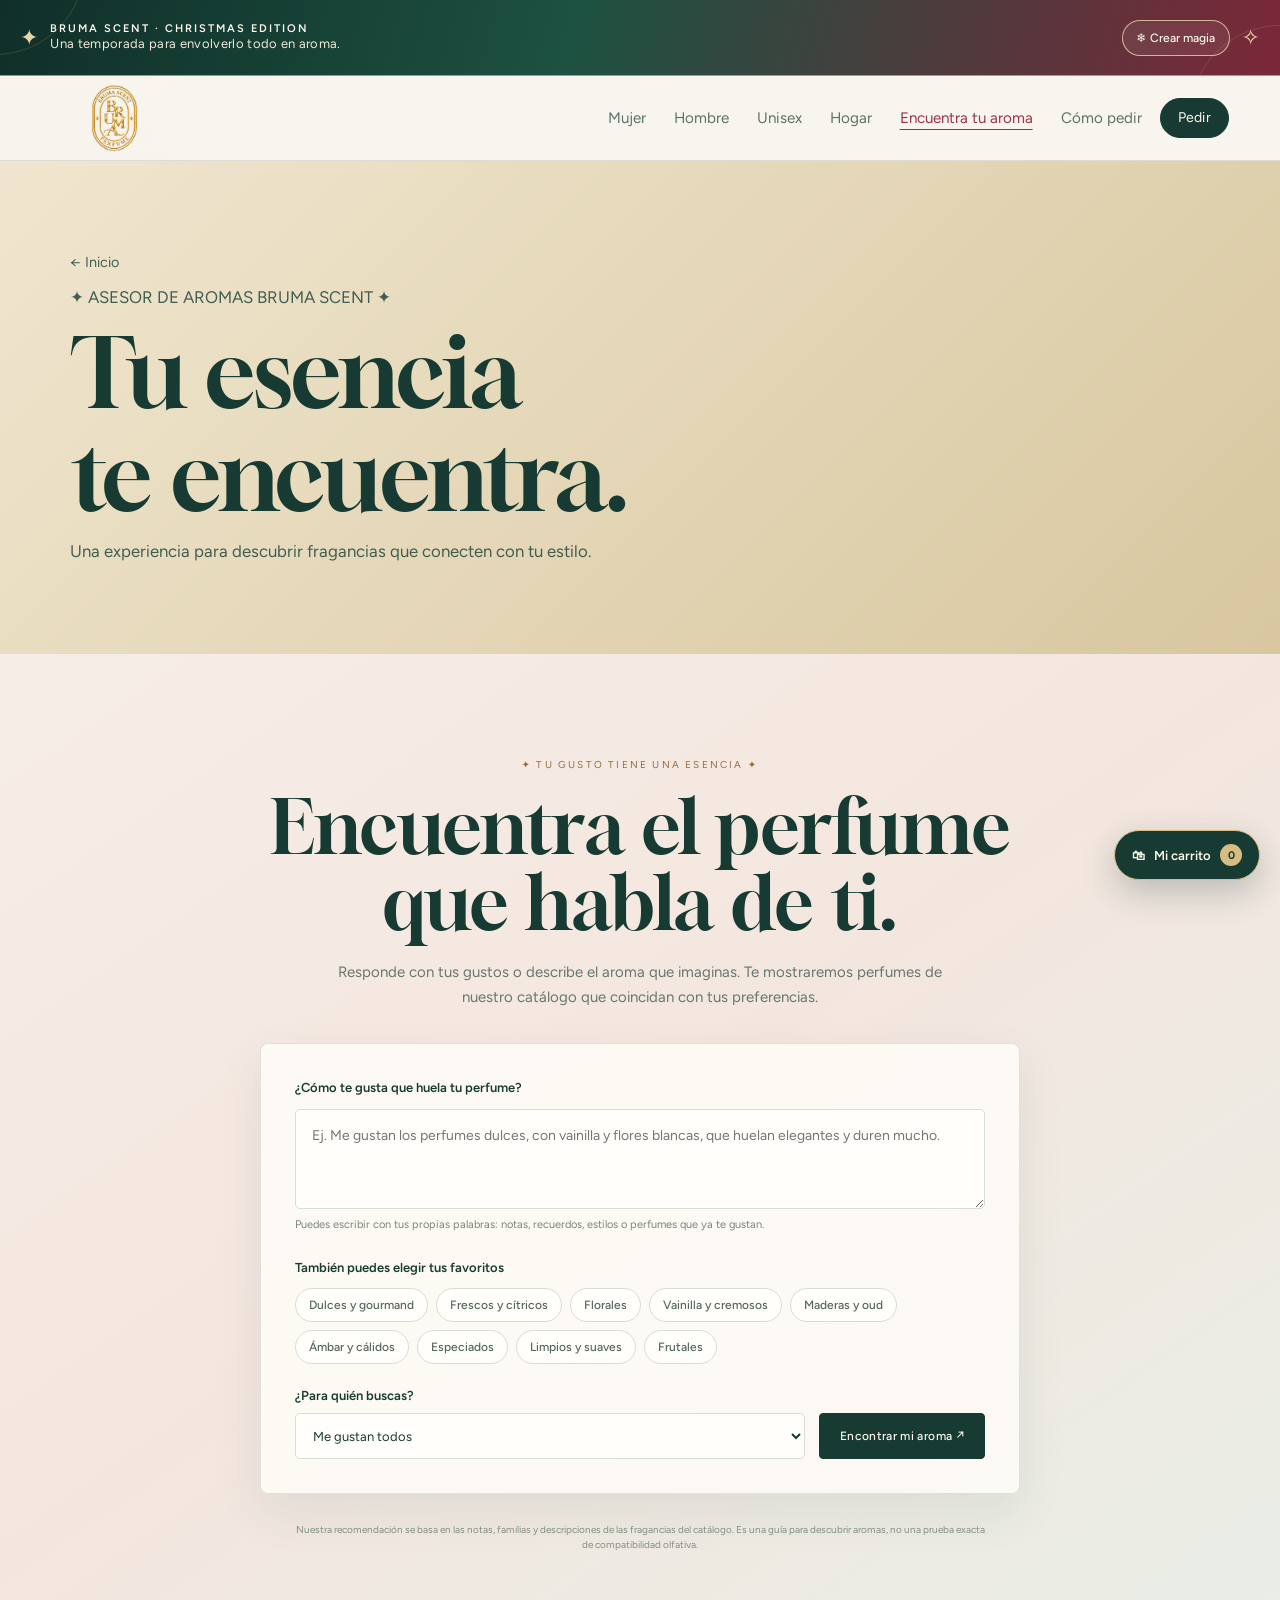
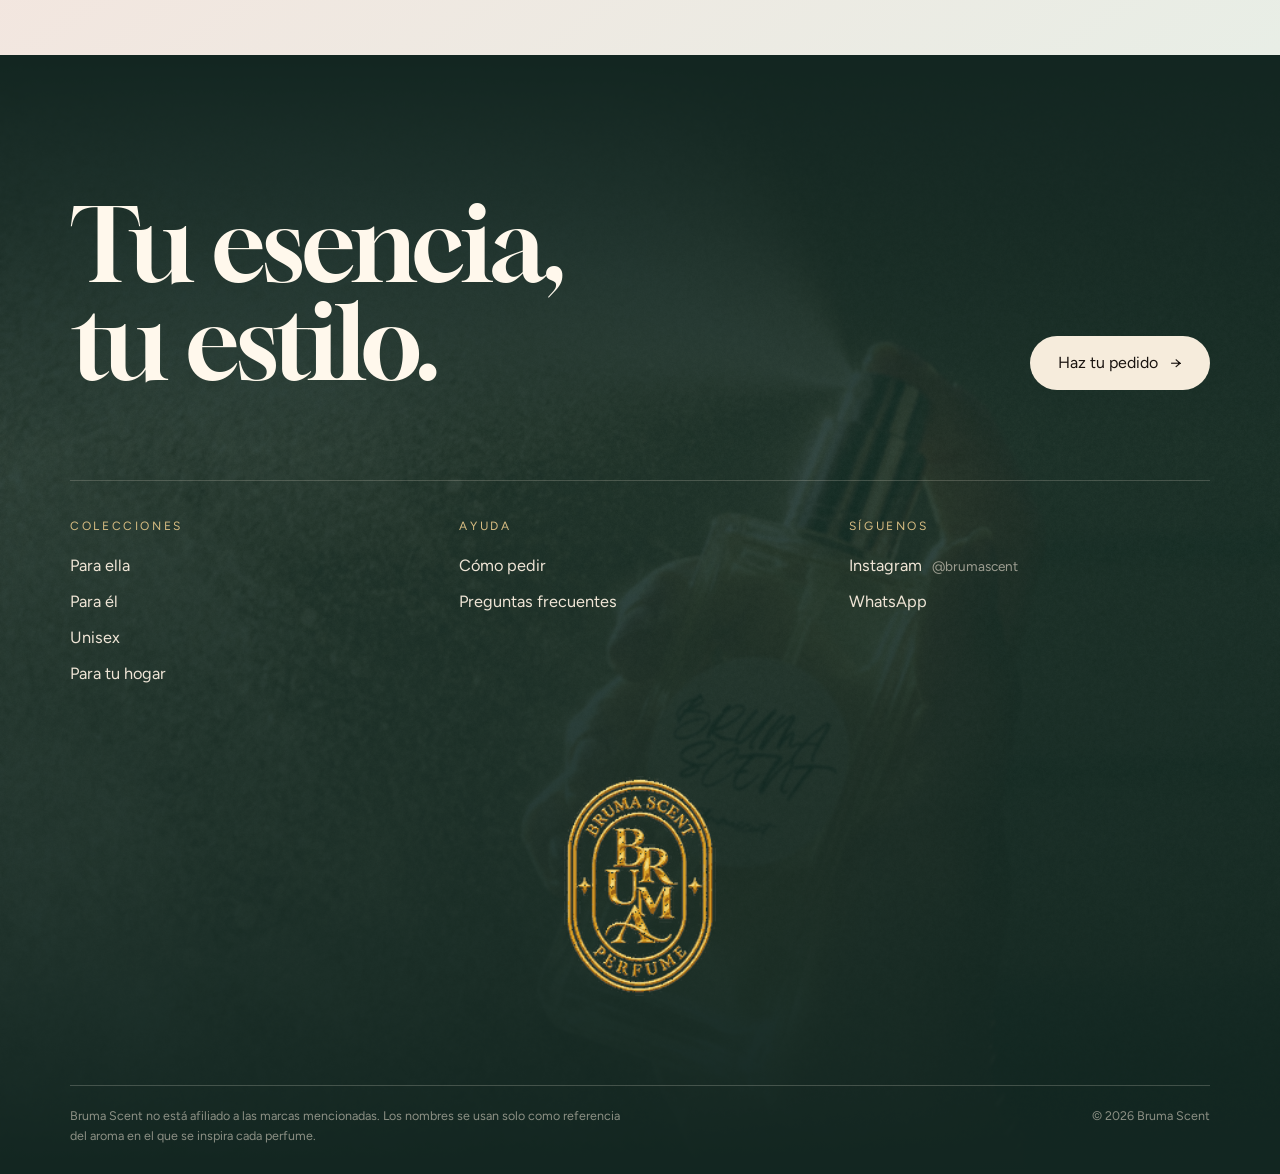
==== aroma-finder.html @ e329176d "Add dedicated Bruma Scent Aroma Finder page" ====
<!doctype html>
<html lang="es">
<head>
<meta charset="utf-8">
<meta name="viewport" content="width=device-width, initial-scale=1, viewport-fit=cover">
<meta name="color-scheme" content="light only">
<title>Aroma Finder · Descubre tu perfume | Bruma Scent</title>
<meta name="description" content="Bruma Scent: dupes de alta calidad inspirados en perfumes de alta gama. Conoce las notas de cada aroma y pide el tuyo por WhatsApp.">
<meta property="og:title" content="Descubre tu próximo perfume con Aroma Finder de Bruma Scent.">
<meta property="og:description" content="Dupes de alta calidad inspirados en perfumes de alta gama.">
<meta property="og:image" content="img/botella.webp">
<link rel="icon" type="image/png" href="img/favicon.png">
<link rel="preconnect" href="https://fonts.googleapis.com">
<link rel="preconnect" href="https://fonts.gstatic.com" crossorigin>
<link rel="stylesheet" href="https://fonts.googleapis.com/css2?family=Gloock&family=Figtree:wght@300;400;500;600&display=swap">
<link rel="stylesheet" href="estilos.css?v=70">
</head>
<body class="pagina-catalogo bruma-aroma-page">
<header class="top"><div class="top-in">
<a href="index.html" class="marca" aria-label="Bruma Scent, inicio"><img src="img/logo.png" alt="Bruma Scent" class="logo" width="190" height="108"></a>
<nav class="nav" aria-label="Secciones">
<a href="mujer.html">Mujer</a><a href="hombre.html">Hombre</a><a href="unisex.html">Unisex</a><a href="hogar.html">Hogar</a><a href="aroma-finder.html" aria-current="page">Encuentra tu aroma</a><a href="index.html#como-pedir">Cómo pedir</a>
</nav><a class="btn btn-sm js-contacto" href="#contacto">Pedir</a></div></header>
<main><section class="cat-portada cat-portada-unisex"><div class="sec-in cat-portada-in"><a class="cat-volver" href="index.html">← Inicio</a><p class="cat-portada-sub">✦ ASESOR DE AROMAS BRUMA SCENT ✦</p><h1>Tu esencia te encuentra.</h1><p class="cat-portada-sub">Una experiencia para descubrir fragancias que conecten con tu estilo.</p></div></section>
<section class="buscador-aroma aroma-finder-main" id="encuentra-tu-aroma" aria-labelledby="buscadorTit">
    <div class="sec-in buscador-aroma-in">
      <p class="buscador-eyebrow">✦ Tu gusto tiene una esencia ✦</p>
      <h2 id="buscadorTit">Encuentra el perfume que habla de ti.</h2>
      <p class="buscador-intro">Responde con tus gustos o describe el aroma que imaginas. Te mostraremos perfumes de nuestro catálogo que coincidan con tus preferencias.</p>
      <form id="buscadorPerfume" class="buscador-form">
        <label class="buscador-label" for="gustoTexto">¿Cómo te gusta que huela tu perfume?</label>
        <textarea id="gustoTexto" rows="3" placeholder="Ej. Me gustan los perfumes dulces, con vainilla y flores blancas, que huelan elegantes y duren mucho."></textarea>
        <span class="buscador-ayuda">Puedes escribir con tus propias palabras: notas, recuerdos, estilos o perfumes que ya te gustan.</span>
        <fieldset class="buscador-preferencias">
          <legend>También puedes elegir tus favoritos</legend>
          <div class="buscador-chips" id="gustoChips">
            <button type="button" data-gusto="dulce">Dulces y gourmand</button>
            <button type="button" data-gusto="fresco">Frescos y cítricos</button>
            <button type="button" data-gusto="floral">Florales</button>
            <button type="button" data-gusto="vainilla">Vainilla y cremosos</button>
            <button type="button" data-gusto="amaderado">Maderas y oud</button>
            <button type="button" data-gusto="ambar">Ámbar y cálidos</button>
            <button type="button" data-gusto="especiado">Especiados</button>
            <button type="button" data-gusto="limpio">Limpios y suaves</button>
            <button type="button" data-gusto="frutal">Frutales</button>
          </div>
        </fieldset>
        <div class="buscador-controles">
          <label for="gustoGenero">¿Para quién buscas?</label>
          <select id="gustoGenero">
            <option value="todos">Me gustan todos</option>
            <option value="mujer">Para dama</option>
            <option value="hombre">Para caballero</option>
            <option value="unisex">Unisex</option>
          </select>
          <button class="buscador-submit" type="submit">Encontrar mi aroma <span aria-hidden="true">↗</span></button>
        </div>
      </form>
      <div id="resultadoGustos" class="resultado-gustos" aria-live="polite"></div>
      <p class="buscador-disclaimer">Nuestra recomendación se basa en las notas, familias y descripciones de las fragancias del catálogo. Es una guía para descubrir aromas, no una prueba exacta de compatibilidad olfativa.</p>
    </div>
  </section>
</main>
<footer class="pie" id="contacto">
  <div class="pie-foto" aria-hidden="true"></div>
  <div class="sec-in pie-in">
    <div class="pie-cierre">
      <p class="pie-lema">Tu esencia,<br>tu estilo.</p>
      <a class="pie-cta js-contacto" href="#contacto">Haz tu pedido</a>
    </div>
    <div class="pie-cols">
      <nav class="pie-col" aria-label="Colecciones">
        <p class="pie-tit">Colecciones</p>
        <a href="mujer.html">Para ella</a>
        <a href="hombre.html">Para él</a>
        <a href="unisex.html">Unisex</a>
        <a href="hogar.html">Para tu hogar</a>
      </nav>
      <nav class="pie-col" aria-label="Ayuda">
        <p class="pie-tit">Ayuda</p>
        <a href="index.html#como-pedir">Cómo pedir</a>
        <a href="index.html#preguntas">Preguntas frecuentes</a>
      </nav>
      <div class="pie-col">
        <p class="pie-tit">Síguenos</p>
        <div class="pie-redes" id="pieLinks"></div>
      </div>
    </div>
    <img src="img/logo.png" alt="Bruma Scent" class="logo pie-marca" width="1349" height="770" loading="lazy">
    <div class="pie-base">
      <p class="pie-legal">Bruma Scent no está afiliado a las marcas mencionadas. Los nombres se usan solo como referencia del aroma en el que se inspira cada perfume.</p>
      <p class="pie-legal">© <span id="anio">2026</span> Bruma Scent</p>
    </div>
  </div>
</footer>
<dialog class="ficha" id="ficha" aria-labelledby="fichaNombre">
  <div class="ficha-in">
    <button class="ficha-cerrar" type="button" id="fichaCerrar" aria-label="Cerrar">
      <svg viewBox="0 0 24 24" aria-hidden="true"><path d="M6 6l12 12M18 6 6 18"/></svg>
    </button>
    <div class="ficha-img">
      <img class="foto-producto" id="fichaFoto" src="" alt="" hidden>
      <span class="frasco" id="fichaFrasco"><img src="img/botella-neutra.webp" alt="" width="333" height="1000"><i></i></span>
    </div>
    <div class="ficha-txt">
      <p class="ficha-num" id="fichaNum"></p>
      <p class="ficha-marca" id="fichaMarca"></p>
      <h3 class="ficha-nombre" id="fichaNombre"></h3>
      <p class="ficha-fam"><span id="fichaFamilia"></span><span id="fichaOcasion"></span></p>
      <ul class="notas-dest" id="fichaDest"></ul>
      <p class="ficha-desc" id="fichaDesc"></p>
      <div class="piramide" id="fichaPiramide"></div>
      <p class="ficha-precio" id="fichaPrecio" hidden></p>
      <a class="btn btn-ancho" id="fichaPedir" href="#" target="_blank" rel="noopener">Pedir por WhatsApp</a>
      <div class="similares" id="fichaSimilaresBox">
        <p class="similares-tit">Si te gusta este, prueba también</p>
        <ul class="similares-lista" id="fichaSimilares"></ul>
      </div>
    </div>
  </div>
</dialog>
<script src="productos.js?v=38"></script>
<script src="notas.js?v=7"></script>
<script src="app.js?v=69"></script>
</body>
</html>
---- estilos.css ----
/* =========================================================
   BRUMA SCENT — estilos
   Concepto: papel rosado como el catálogo impreso, Bodoni para
   los nombres, rejilla con líneas finas tipo vitrina, y una
   bruma suave que sale de la botella en la portada.
   Colores: cambia los valores de abajo para ajustar la paleta.
   ========================================================= */

:root {
  --papel: #fbf4f1;      /* fondo general */
  --papel-2: #f4e6e1;    /* bandas y tarjetas suaves */
  --tinta: #241c1b;      /* texto principal */
  --tinta-2: #6f5b56;    /* texto secundario */
  --rosa: #a8695b;       /* acento rosa dorado (botones, números) */
  --rosa-suave: #ead3cb; /* chips y bordes activos */
  --linea: #e4d1ca;      /* líneas de la rejilla */
  --sobre-rosa: #fff8f5; /* texto sobre botones */
  --cafe: #2a211c;       /* bandas oscuras (como la sombra de la foto) */
  --cafe-2: #3b2f27;
  --crema: #f4eadf;      /* texto sobre café */
  --dorado: #d8b27a;     /* acento dorado de la luz de la foto */
  --ella: #f7e6e8;       /* rosa muy clarito (colección mujer) */
  --ella-2: #f0d8dc;
  --el: #1d2a44;         /* azul marino (colección hombre) */
  --el-2: #2b3c5e;
  --frasco-ella: #f6dee3; /* botella transparente que deja ver el fondo rosita */
  --frasco-el: #fbf1cf;   /* botella amarilla del cuadro de hombre */
  --uni: #6b4a35;        /* café (colección unisex) */
  --uni-2: #8a6448;
  --frasco-uni: #fdf7e2;  /* botella amarillo muy clarito del cuadro unisex */
  --hogar: #d9d3c4;      /* arena suave (aromas para el hogar) */
  --hogar-2: #c9c1ae;
  --gris-centro: #f3f1ee; --gris-medio: #dfdbd6; --gris-orilla: #bdb7b1;

  --f-display: "Gloock", "Didot", Georgia, serif;
  --f-texto: "Figtree", "Avenir Next", system-ui, sans-serif;

  --ancho: 1180px;
  --radio: 999px;
  color-scheme: light;
}

*, *::before, *::after { box-sizing: border-box; }
html { scroll-behavior: smooth; scroll-padding-top: 16px; -webkit-text-size-adjust: 100%; }
body {
  margin: 0; background: var(--papel); color: var(--tinta);
  font: 400 17px/1.6 var(--f-texto);
  -webkit-font-smoothing: antialiased;
}
img { max-width: 100%; display: block; }
h1, h2, h3 { font-family: var(--f-display); font-weight: 400; line-height: 1.08; margin: 0; text-wrap: balance; }
h2 { font-size: clamp(2rem, 4.4vw, 3.1rem); }
p { margin: 0; }
a { color: inherit; }
:focus-visible { outline: 2px solid var(--rosa); outline-offset: 3px; border-radius: 4px; }
[hidden] { display: none !important; }

.sec-in, .top-in, .hero-in {
  max-width: var(--ancho); margin: 0 auto;
  padding-left: max(20px, env(safe-area-inset-left, 0px));
  padding-right: max(20px, env(safe-area-inset-right, 0px));
}


/* ---------- Botones ---------- */
.btn {
  display: inline-flex; align-items: center; justify-content: center; gap: .5em;
  min-height: 48px; padding: 0 1.6em; border-radius: var(--radio);
  background: var(--tinta); color: var(--papel); border: 1px solid var(--tinta);
  font: 400 .95rem/1 var(--f-texto); letter-spacing: .02em; text-decoration: none; cursor: pointer;
  transition: background .2s, color .2s, border-color .2s;
}
.btn:hover { background: var(--rosa); border-color: var(--rosa); color: var(--sobre-rosa); }
.btn-linea { background: transparent; color: var(--tinta); }
.btn-sm { min-height: 40px; padding: 0 1.2em; font-size: .88rem; }
.btn-ancho { width: 100%; }

/* logo claro sobre la foto oscura */
.top-in .marca .logo { filter: invert(1) sepia(.15) brightness(1.08); }

/* ---------- Encabezado ---------- */
.top {
  position: relative; z-index: 20;
  background: transparent;
  backdrop-filter: blur(10px); -webkit-backdrop-filter: blur(10px);
}
body::before { content: ""; position: fixed; inset: 0 0 auto; height: env(safe-area-inset-top, 0px); z-index: 21; background: #e9dfd2; }
.top-in { display: flex; align-items: center; gap: 28px; min-height: 120px; max-width: 1440px; padding-block: 34px 10px;
  padding-left: max(clamp(28px, 6vw, 96px), env(safe-area-inset-left, 0px)); padding-right: max(clamp(28px, 4vw, 64px), env(safe-area-inset-right, 0px)); }
.marca { margin-right: auto; display: block; }
.marca .logo { width: 190px; height: auto; }
.nav { display: flex; gap: 28px; font-size: .95rem; }
.nav a { text-decoration: none; color: var(--tinta-2); }
.nav a:hover { color: var(--tinta); }
@media (max-width: 720px) { .nav { display: none; } .top-in { min-height: 92px; padding-block: 24px 8px; padding-left: max(22px, env(safe-area-inset-left, 0px)); padding-right: max(22px, env(safe-area-inset-right, 0px)); } .marca .logo { width: 140px; } }

/* ---------- Portada: foto de margen a margen ----------
   Computadora: la foto llena la pantalla; el texto va a la izquierda,
   sobre la bruma iluminada, y el frasco queda a la derecha.
   Celular: la foto completa y el texto encima, abajo, sobre un velo claro. */
.inicio { position: relative; background: var(--papel); }
.inicio .top { position: absolute; inset: 0 0 auto; background: none; backdrop-filter: none; -webkit-backdrop-filter: none; }
.inicio .nav a { color: #fbf3e6; text-shadow: 0 1px 8px rgba(40, 30, 20, .35); }
.inicio .nav a:hover { color: #fff; }
.inicio .top .btn { background: #fbf3e6; color: var(--tinta); border-color: #fbf3e6; }
.inicio .top .btn:hover { background: var(--tinta); color: #fbf3e6; border-color: var(--tinta); }

.portada { position: relative; height: 100vh; height: 100svh; min-height: 600px; max-height: 1000px; overflow: hidden; }
.portada picture, .portada-foto { display: block; width: 100%; height: 100%; overflow: hidden; }
.portada-foto { object-fit: cover; object-position: 50% 40%; max-width: none; }
.portada picture { position: relative; }
.portada picture::after { /* grano de película nítido, encima de la foto */
  content: ""; position: absolute; inset: -40px; pointer-events: none; z-index: 1;
  background-image: url("data:image/svg+xml,%3Csvg xmlns='http://www.w3.org/2000/svg' width='220' height='220'%3E%3Cfilter id='g'%3E%3CfeTurbulence type='fractalNoise' baseFrequency='.9' numOctaves='2' stitchTiles='stitch'/%3E%3CfeColorMatrix values='0 0 0 0 .5 0 0 0 0 .5 0 0 0 0 .5 0 0 0 1.6 -.3'/%3E%3C/filter%3E%3Crect width='100%25' height='100%25' filter='url(%23g)'/%3E%3C/svg%3E"); background-size: 220px 220px;
  mix-blend-mode: overlay; opacity: .55;
}
@keyframes grano {
  0% { transform: translate(0, 0); } 20% { transform: translate(-14px, 9px); } 40% { transform: translate(11px, -16px); }
  60% { transform: translate(-7px, 18px); } 80% { transform: translate(17px, 5px); } 100% { transform: translate(0, 0); }
}
@media (prefers-reduced-motion: reduce) { .portada picture::after { animation: none; } }
.portada::after { /* degradado oscuro para que el texto claro resalte */
  content: ""; position: absolute; inset: 0; pointer-events: none;
  background:
    linear-gradient(90deg, rgba(22, 17, 12, .72) 0%, rgba(22, 17, 12, .42) 38%, rgba(22, 17, 12, 0) 66%),
    linear-gradient(to bottom, rgba(22, 17, 12, .35) 0%, rgba(22, 17, 12, 0) 22%);
}
/* la foto se desvanece suavemente hacia el fondo de la página */
.portada::before {
  content: ""; position: absolute; left: 0; right: 0; bottom: -1px; height: 34%; z-index: 1; pointer-events: none;
  background: linear-gradient(to top, var(--papel) 0%, rgba(251, 244, 241, .85) 22%, rgba(251, 244, 241, .35) 60%, rgba(251, 244, 241, 0) 100%);
}
.portada-txt { z-index: 2; }
.portada-txt {
  position: absolute; z-index: 1; inset: 0; margin: 0 auto; max-width: 1440px;
  display: grid; align-content: center; justify-items: start; gap: 18px;
  padding-top: 90px; padding-bottom: 14vh;
  padding-left: max(clamp(28px, 6vw, 96px), env(safe-area-inset-left, 0px));
  padding-right: max(28px, env(safe-area-inset-right, 0px));
}
.portada-pre { font-size: .76rem; letter-spacing: .3em; text-transform: uppercase; color: #f1e6d4; }
.portada h1 { font-size: clamp(3.2rem, 7vw, 6.6rem); line-height: .96; letter-spacing: -.02em; color: #fbf3e6; }
.portada-sub { font-size: 1.08rem; color: #eadfcd; max-width: 30ch; }
.portada-cta .btn:first-child { background: #fbf3e6; color: var(--tinta); border-color: #fbf3e6; }
.portada-cta .btn:first-child:hover { background: var(--dorado); border-color: var(--dorado); }
.portada-cta { display: flex; flex-wrap: wrap; gap: 10px; margin-top: 10px; }
.btn-claro { background: transparent; color: #fbf3e6; border-color: rgba(251, 243, 230, .75); }
.btn-claro:hover { background: #fbf3e6; color: var(--tinta); }
@media (max-width: 760px) {
  .inicio .nav { display: none; }
  .portada { height: auto; min-height: 0; max-height: none; }
  .portada picture { aspect-ratio: 3 / 4; }
  .portada-foto { object-position: 50% 50%; }
  .portada::after { bottom: auto; height: calc(100vw * 4 / 3); background: linear-gradient(to bottom, rgba(22, 17, 12, .4) 0%, rgba(22, 17, 12, 0) 25%); }
  .portada::before { bottom: auto; top: calc(100vw * 4 / 3 * .62); height: calc(100vw * 4 / 3 * .38 + 1px); }
  .portada-pre { color: var(--tinta-2); }
  .portada h1 { color: var(--tinta); }
  .portada-sub { color: var(--tinta-2); }
  .portada-cta .btn:first-child { background: var(--tinta); color: var(--crema); border-color: var(--tinta); }
  .btn-claro { color: var(--tinta); border-color: var(--tinta); }
  .portada-txt { position: relative; inset: auto; gap: 10px; padding-top: 4px; padding-bottom: 40px; padding-left: max(22px, env(safe-area-inset-left, 0px)); }
  .portada h1 { font-size: 2.8rem; }
  .portada-sub { font-size: .96rem; }
}

/* ---------- Aromas destacados: fila de frascos sobre gris de estudio ---------- */
.vitrina { background: linear-gradient(to bottom, rgba(214, 209, 203, 0) 70%, #d6d1cb 100%), radial-gradient(ellipse 75% 80% at 50% 70%, var(--gris-centro) 0%, var(--gris-medio) 50%, var(--gris-orilla) 100%); }
.vitrina-in {
  max-width: 1440px; margin: 0 auto;
  display: grid; grid-template-columns: 170px minmax(0, 1fr); align-items: end; gap: clamp(24px, 4vw, 64px);
  padding-block: clamp(64px, 8vw, 110px) clamp(56px, 7vw, 96px);
  padding-left: max(28px, env(safe-area-inset-left, 0px)); padding-right: max(28px, env(safe-area-inset-right, 0px));
}
.vitrina-txt { display: grid; gap: 8px; align-self: center; padding-bottom: 40px; }
.vitrina-tit { font: 400 .82rem/1.3 var(--f-texto); letter-spacing: .16em; text-transform: uppercase; }
.vitrina-link { font-size: .88rem; color: var(--tinta); text-underline-offset: 3px; }
.vitrina-fila {
  list-style: none; margin: 0; padding: 0;
  display: grid; grid-auto-flow: column; grid-auto-columns: minmax(0, 1fr); align-items: end; gap: 8px;
  overflow-x: auto; scrollbar-width: none; scroll-snap-type: x mandatory;
}
.vitrina-fila::-webkit-scrollbar { display: none; }
.vitrina-fila li { scroll-snap-align: start; min-width: 0; display: grid; justify-items: center; }
.vitrina-fila button { all: unset; cursor: pointer; box-sizing: border-box; max-width: 100%; display: grid; justify-items: center; gap: 14px; padding: 8px 4px 0; border-radius: 12px; }
.vitrina-fila button:focus-visible { outline: 2px solid var(--tinta); outline-offset: 2px; }
.vitrina-fila .apoyo { display: block; line-height: 0; transition: transform .35s ease; }
.vitrina-fila button:hover .apoyo { transform: translateY(-8px); }
.vitrina-fila .frasco { height: clamp(150px, 14vw, 200px); }
.vitrina-fila .frasco img { filter: drop-shadow(0 14px 10px rgba(50, 40, 35, .25)); }
.vitrina-nom { font-size: .8rem; color: var(--tinta-2); white-space: nowrap; max-width: 100%; overflow: hidden; text-overflow: ellipsis; }
@media (max-width: 1180px) { .vitrina-fila { grid-auto-columns: 108px; gap: 14px; } }
@media (max-width: 760px) {
  .vitrina-in { grid-template-columns: 1fr; gap: 18px; padding-block: 48px 44px; }
  .vitrina-txt { padding-bottom: 0; grid-auto-flow: column; justify-content: space-between; align-items: baseline; }
  .vitrina-fila { margin-right: calc(-1 * max(28px, env(safe-area-inset-right, 0px))); padding-right: 28px; }
  .vitrina-fila .frasco { height: 160px; }
}

/* ---------- Frasco teñido ----------
   La botella base tiene el líquido en gris; encima va una capa del
   color del perfume (campo "tono" en productos.js) recortada con la
   forma del líquido (img/liquido.png). */
.frasco { position: relative; display: inline-block; isolation: isolate; line-height: 0; }
.frasco img { display: block; height: 100%; width: auto; max-width: none; }
.frasco i {
  position: absolute; inset: 0; pointer-events: none;
  background: var(--tono, #f3dc9b); mix-blend-mode: multiply;
  -webkit-mask: url(img/liquido.png) center / 100% 100% no-repeat;
          mask: url(img/liquido.png) center / 100% 100% no-repeat;
}

/* ---------- Colecciones: dos cuadros en el inicio ---------- */
.colecciones { padding-block: clamp(64px, 8vw, 110px) clamp(48px, 6vw, 80px); }
.colecciones-tit { font-size: clamp(2rem, 4.4vw, 3.1rem); margin-bottom: 32px; }
.cuadros { display: grid; grid-template-columns: repeat(2, minmax(0, 1fr)); gap: clamp(14px, 2vw, 28px); }
.cuadro {
  position: relative; overflow: hidden; isolation: isolate; text-decoration: none;
  aspect-ratio: 1 / 1; border-radius: 28px; padding: clamp(24px, 3.2vw, 44px);
  display: grid; grid-template-rows: auto 1fr auto; color: var(--tinta);
  transition: transform .35s ease, box-shadow .35s ease;
}
.cuadro::before { content: ""; position: absolute; inset: 0; z-index: -1; }
.cuadro-mujer::before { background: radial-gradient(ellipse 80% 70% at 50% 85%, #fdf6f7 0%, var(--ella) 55%, var(--ella-2) 100%); }
.cuadro-hombre { color: #f2ece2; }
.cuadro-hombre::before { background: radial-gradient(ellipse 80% 70% at 50% 85%, var(--el-2) 0%, var(--el) 60%, #141d31 100%); }
.cuadro-unisex { color: #f5ece0; }
.cuadro-unisex::before { background: radial-gradient(ellipse 80% 70% at 50% 85%, var(--uni-2) 0%, var(--uni) 60%, #4a3122 100%); }
.cuadro-hogar::before { background: radial-gradient(ellipse 80% 70% at 50% 85%, #ece7dc 0%, var(--hogar) 55%, var(--hogar-2) 100%); }
.cuadro-unisex .cuadro-ir { background: #f5ece0; color: var(--uni); }
.cuadro:hover { transform: translateY(-6px); box-shadow: 0 28px 50px rgba(30, 35, 50, .25); }
.cuadro:focus-visible { outline: 3px solid var(--tinta); outline-offset: 4px; }
.cuadro-txt { display: grid; gap: 6px; }
.cuadro-nombre { font: 400 clamp(2.4rem, 5vw, 4.2rem)/1 var(--f-display); letter-spacing: -.02em; }
.cuadro-cuenta { font-size: .95rem; opacity: .8; }
.cuadro-frascos { display: flex; justify-content: center; align-items: flex-end; align-self: end; margin-bottom: 18px; }
.cuadro-frascos .frasco { height: clamp(200px, 24vw, 330px); transform: rotate(-6deg); transition: transform .45s ease; }
.cuadro-frascos .frasco img { filter: drop-shadow(0 22px 18px rgba(10, 15, 30, .32)); }
.cuadro-mujer .frasco, .cat-portada-mujer .frasco { --tono: var(--frasco-ella); }
.cuadro-mujer .frasco img, .cat-portada-mujer .frasco img { filter: drop-shadow(0 22px 18px rgba(120, 70, 80, .18)); }
.cuadro-hombre .frasco, .cat-portada-hombre .frasco { --tono: var(--frasco-el); }
.cuadro-unisex .frasco, .cat-portada-unisex .frasco { --tono: var(--frasco-uni); }
/* Atomizador del cuadro "hogar": asoma desde abajo; el fondo claro de la foto se funde con el color */
.cuadro-hogar .cuadro-frascos { align-self: stretch; align-items: flex-end; margin: 0 calc(-1 * clamp(24px, 3.2vw, 44px)) calc(-1 * clamp(24px, 3.2vw, 44px)); grid-row: 2 / 4; grid-column: 1; }
.foto-hogar { width: min(78%, 360px); filter: drop-shadow(0 20px 18px rgba(40, 30, 20, .18)); transition: transform .45s ease; transform: translateY(6%); }
.cuadro-hogar:hover .foto-hogar { transform: translateY(0); }
.cuadro-hogar .cuadro-ir { grid-row: 3; grid-column: 1; position: relative; z-index: 1; }
.cuadro-hogar .cuadro-txt { position: relative; z-index: 1; }
/* Foto real de producto (aromas ambientales) en tarjetas y ficha */
.foto-producto { height: 100%; width: auto; max-width: 100%; object-fit: contain; filter: drop-shadow(0 12px 10px rgba(40, 30, 20, .16)); }
.ficha-img .foto-producto { height: min(460px, 52vh); }
.cuadro:hover .cuadro-frascos .frasco { transform: rotate(0deg) translateY(-10px); }
.cuadro-ir {
  justify-self: start; display: inline-flex; align-items: center; gap: 10px; min-height: 46px; padding: 0 22px;
  border-radius: 999px; font-size: .95rem; background: rgba(255, 255, 255, .85); color: var(--tinta);
}
.cuadro-hombre .cuadro-ir { background: #f2ece2; color: var(--el); }
.cuadro-ir::after { content: "→"; transition: transform .25s; }
.cuadro:hover .cuadro-ir::after { transform: translateX(4px); }
@media (max-width: 700px) {
  .cuadros { grid-template-columns: 1fr; }
  .cuadro { aspect-ratio: 4 / 5; }
  .cuadro-frascos .frasco { height: 240px; }
      }

/* ---------- Páginas de catálogo (mujer.html / hombre.html) ---------- */
.pagina-catalogo .top { background: var(--papel); border-bottom: 1px solid var(--linea); }
.pagina-catalogo .nav a[aria-current="page"] { color: var(--tinta); text-decoration: underline; text-underline-offset: 6px; }
.cat-portada { color: var(--tinta); }
.cat-portada-mujer { background: radial-gradient(ellipse 80% 140% at 82% 100%, #fdf6f7 0%, var(--ella) 55%, var(--ella-2) 100%); }
.cat-portada-unisex { background: radial-gradient(ellipse 70% 120% at 80% 100%, var(--uni-2) 0%, var(--uni) 55%, #4a3122 100%); color: #f5ece0; }
.cat-portada-hogar { background: radial-gradient(ellipse 70% 120% at 80% 100%, #ece7dc 0%, var(--hogar) 50%, var(--hogar-2) 100%); }
.cat-portada-hogar .cat-portada-frascos { bottom: 0; }
.cat-portada-hogar .foto-hogar { width: 230px; transform: none; filter: none; }
.cat-portada { overflow: hidden; }
.cat-portada h1 { max-width: 11ch; }
@media (min-width: 861px) { .cat-portada-hogar h1 { max-width: 9ch; } }
.cat-portada-hombre { background: radial-gradient(ellipse 70% 120% at 80% 100%, var(--el-2) 0%, var(--el) 55%, #141d31 100%); color: #f2ece2; }
.cat-portada-in { display: grid; gap: 10px; justify-items: start; padding-block: clamp(48px, 7vw, 96px); }
.cat-portada h1 { font-size: clamp(3rem, 8vw, 6rem); letter-spacing: -.02em; }
.cat-portada-sub { font-size: 1.05rem; opacity: .85; }
.cat-volver, .cat-otro { font-size: .9rem; color: inherit; opacity: .85; text-underline-offset: 4px; }
.cat-volver { text-decoration: none; }
.cat-otro { margin-top: 6px; }
.cat-otro a { color: inherit; text-underline-offset: 4px; }
.pagina-catalogo .catalogo { padding-block: 48px 40px; }
.cat-portada-in { position: relative; }
.cat-portada-frascos { position: absolute; right: max(20px, env(safe-area-inset-right, 0px)); bottom: 36px; margin: 0; }
.cat-portada-frascos .frasco { height: 250px; transform: rotate(-6deg); }
@media (max-width: 860px) { .cat-portada-frascos { display: none; } }

/* ---------- Catálogo ---------- */
.catalogo { padding-block: 88px 40px; }
.cat-cab { display: flex; flex-wrap: wrap; align-items: baseline; justify-content: space-between; gap: 8px 24px; }
.cat-sub { color: var(--tinta-2); }
.cat-filtros { display: grid; gap: 16px; margin-top: 28px; }
.buscar {
  display: flex; align-items: center; gap: 10px; max-width: 560px;
  border-bottom: 1px solid var(--tinta); padding: 6px 2px;
}
.buscar svg { width: 20px; height: 20px; fill: none; stroke: var(--tinta-2); stroke-width: 1.6; flex: none; }
.buscar input { flex: 1; min-width: 0; border: 0; background: none; color: var(--tinta); font: 300 1.05rem var(--f-texto); padding: 8px 0; outline: none; }
.buscar input::placeholder { color: var(--tinta-2); opacity: .8; }
.chips { display: flex; flex-wrap: wrap; gap: 8px; }
.chip {
  border: 1px solid var(--linea); background: transparent; color: var(--tinta);
  border-radius: var(--radio); padding: 8px 16px; font: 400 .9rem var(--f-texto); cursor: pointer;
}
.chip span { color: var(--tinta-2); margin-left: 4px; font-size: .8rem; }
.chip[aria-pressed="true"] { background: var(--tinta); color: var(--papel); border-color: var(--tinta); }
.chip[aria-pressed="true"] span { color: inherit; opacity: .7; }
.cat-cuenta { margin: 24px 0 12px; font-size: .9rem; color: var(--tinta-2); }

/* Rejilla tipo vitrina con líneas finas */
.rejilla {
  list-style: none; padding: 0; margin: 0;
  display: grid; grid-template-columns: repeat(4, minmax(0, 1fr));
  border-top: 1px solid var(--linea); border-left: 1px solid var(--linea);
}
@media (max-width: 1000px) { .rejilla { grid-template-columns: repeat(3, minmax(0, 1fr)); } }
@media (max-width: 680px) { .rejilla { grid-template-columns: repeat(2, minmax(0, 1fr)); } }
.rejilla li { border-right: 1px solid var(--linea); border-bottom: 1px solid var(--linea); }
.carta {
  all: unset; box-sizing: border-box; cursor: pointer; width: 100%; height: 100%;
  display: grid; grid-template-rows: auto 1fr auto; gap: 12px; padding: 18px 18px 20px;
  transition: background .2s;
}
.carta { transition: background .25s, box-shadow .25s; }
.carta:hover { background: #fffaf7; box-shadow: 0 18px 40px rgba(60, 35, 25, .12); position: relative; z-index: 1; }
.carta:focus-visible { outline: 2px solid var(--rosa); outline-offset: -4px; }
.carta-top { display: flex; justify-content: space-between; align-items: center; font-size: .8rem; color: var(--tinta-2); }
.carta-num { font: 400 .95rem var(--f-display); color: var(--rosa); font-variant-numeric: tabular-nums; }
.carta-tag { font-size: .72rem; letter-spacing: .06em; padding: 3px 10px; border-radius: var(--radio); background: var(--rosa-suave); color: var(--tinta); }
.carta-img { height: 210px; display: flex; justify-content: center; align-items: center; background: radial-gradient(ellipse 46% 52% at 50% 58%, #ffffff 0%, rgba(255, 255, 255, .55) 45%, rgba(255, 255, 255, 0) 75%); }
.carta-img .frasco img { filter: drop-shadow(0 12px 9px rgba(60, 40, 30, .2)); }
.carta-img .frasco { height: 190px; transition: transform .35s ease; }
.carta:hover .carta-img .frasco { transform: translateY(-6px); }
.carta-txt { display: grid; gap: 2px; text-align: center; }
.carta-insp { font-size: .72rem; letter-spacing: .14em; text-transform: uppercase; color: var(--tinta-2); }
.carta-nombre { font: 400 1.22rem/1.15 var(--f-display); }
.carta-precio { font: 400 1.15rem var(--f-display); margin-top: 6px; }
.carta-marca { font-size: .86rem; color: var(--tinta-2); }
.carta-notas { display: flex; justify-content: center; gap: 0; margin-top: 10px; }
.carta-notas img { width: 28px; height: 28px; border-radius: 50%; object-fit: cover; border: 2px solid var(--papel); margin-left: -6px; background: var(--papel-2); }
.carta-notas img:first-child { margin-left: 0; }
.carta:hover .carta-notas img { border-color: #fffaf7; }
@media (max-width: 680px) {
  .carta { padding: 14px 10px 16px; }
  .carta-img, .carta-img .frasco { height: 150px; }
  .carta-nombre { font-size: 1.08rem; }
  .carta-tag { display: none; }
}

.vacio { text-align: center; padding: 56px 0; display: grid; gap: 10px; justify-items: center; }
.vacio p:first-child { font: 400 1.6rem var(--f-display); }
.vacio-sub { color: var(--tinta-2); max-width: 40ch; margin-bottom: 10px; }

/* ---------- Cómo pedir ---------- */
/* Cómo pedir: degradado radial de café cálido al centro a casi negro en las orillas */
.pasos {
  position: relative; overflow: hidden; color: var(--crema); padding-block: clamp(80px, 9vw, 120px);
  background: radial-gradient(ellipse 70% 80% at 50% 60%, #5a4030 0%, #3a2a20 36%, #1f1612 66%, #120c09 92%);
}
.pasos h2 { display: flex; align-items: baseline; gap: 18px; flex-wrap: wrap; }
.pasos h2::after { content: "en 3 pasos"; font: italic 400 1.05rem var(--f-texto); color: var(--dorado); letter-spacing: .02em; }
.pasos-lista { list-style: none; padding: 0; margin: 48px 0 0; display: grid; grid-template-columns: repeat(3, minmax(0, 1fr)); gap: 28px; counter-reset: paso; position: relative; }
.pasos-lista::before { /* línea punteada que une los números */
  content: ""; position: absolute; top: 31px; left: 32px; right: calc(33.33% - 32px); height: 0;
  border-top: 1px dashed rgba(216, 178, 122, .45);
}
.pasos-lista li { counter-increment: paso; position: relative; display: grid; gap: 10px; align-content: start; }
.pasos-lista li::before {
  content: counter(paso); display: grid; place-items: center; width: 64px; height: 64px; border-radius: 50%; margin-bottom: 14px;
  font: 400 1.9rem/1 var(--f-display); color: var(--dorado);
  background: radial-gradient(circle at 35% 30%, #4d382b, #2c201a); border: 1px solid rgba(216, 178, 122, .55);
  box-shadow: 0 0 0 6px rgba(216, 178, 122, .08), 0 10px 24px rgba(0, 0, 0, .25);
}
.pasos-lista strong { font: 400 1.45rem/1.15 var(--f-display); color: #f6ecdc; }
.pasos-lista span { color: rgba(244, 234, 223, .72); max-width: 30ch; }
@media (max-width: 760px) {
  .pasos-lista { grid-template-columns: 1fr; gap: 34px; }
  .pasos-lista::before { top: 32px; bottom: 32px; left: 31px; right: auto; width: 0; height: auto; border-top: 0; border-left: 1px dashed rgba(216, 178, 122, .45); }
  .pasos-lista li { grid-template-columns: 64px minmax(0, 1fr); column-gap: 18px; }
  .pasos-lista li::before { grid-row: 1 / 3; margin-bottom: 0; }
}

/* ---------- Calidad: foto de orilla a orilla con look de película vintage ---------- */
.calidad { position: relative; isolation: isolate; overflow: hidden;
  background: linear-gradient(to bottom, rgba(214, 209, 203, 1.000) 0.0%, rgba(215, 210, 203, 1.000) 4.2%, rgba(217, 211, 203, 1.000) 8.4%, rgba(221, 214, 203, 1.000) 12.7%, rgba(225, 217, 203, 1.000) 16.9%, rgba(230, 219, 204, 1.000) 21.1%, rgba(234, 222, 204, 1.000) 25.3%, rgba(238, 225, 204, 1.000) 29.6%, rgba(240, 226, 204, 1.000) 33.8%, rgba(238, 230, 218, 1.000) 38.0%, rgba(238, 230, 218, 1.000) 52.0%, rgba(234, 220, 197, 1.000) 57.3%, rgba(214, 201, 180, 1.000) 62.7%, rgba(185, 173, 155, 1.000) 68.0%, rgba(151, 140, 125, 1.000) 73.3%, rgba(116, 105, 93, 1.000) 78.7%, rgba(82, 72, 63, 1.000) 84.0%, rgba(53, 44, 38, 1.000) 89.3%, rgba(33, 25, 21, 1.000) 94.7%, rgba(18, 12, 9, 1.000) 100.0%); }
.calidad-img { margin: 0; position: absolute; inset: 0; z-index: -2; }
.calidad-img img { width: 100%; height: 100%; object-fit: cover; object-position: 70% 50%; max-width: none;
  filter: sepia(.28) saturate(.62) contrast(.8) brightness(1.06) hue-rotate(-6deg); /* look deslavado de foto vieja */
  -webkit-mask-image: linear-gradient(to bottom, rgba(0,0,0,0.000) 0.0%, rgba(0,0,0,0.034) 4.7%, rgba(0,0,0,0.126) 9.3%, rgba(0,0,0,0.259) 14.0%, rgba(0,0,0,0.417) 18.7%, rgba(0,0,0,0.583) 23.3%, rgba(0,0,0,0.741) 28.0%, rgba(0,0,0,0.874) 32.7%, rgba(0,0,0,0.966) 37.3%, rgba(0,0,0,1.000) 42.0%, rgba(0,0,0,1.000) 50.0%, rgba(0,0,0,0.966) 55.6%, rgba(0,0,0,0.874) 61.1%, rgba(0,0,0,0.741) 66.7%, rgba(0,0,0,0.583) 72.2%, rgba(0,0,0,0.417) 77.8%, rgba(0,0,0,0.259) 83.3%, rgba(0,0,0,0.126) 88.9%, rgba(0,0,0,0.034) 94.4%, rgba(0,0,0,0.000) 100.0%);
          mask-image: linear-gradient(to bottom, rgba(0,0,0,0.000) 0.0%, rgba(0,0,0,0.034) 4.7%, rgba(0,0,0,0.126) 9.3%, rgba(0,0,0,0.259) 14.0%, rgba(0,0,0,0.417) 18.7%, rgba(0,0,0,0.583) 23.3%, rgba(0,0,0,0.741) 28.0%, rgba(0,0,0,0.874) 32.7%, rgba(0,0,0,0.966) 37.3%, rgba(0,0,0,1.000) 42.0%, rgba(0,0,0,1.000) 50.0%, rgba(0,0,0,0.966) 55.6%, rgba(0,0,0,0.874) 61.1%, rgba(0,0,0,0.741) 66.7%, rgba(0,0,0,0.583) 72.2%, rgba(0,0,0,0.417) 77.8%, rgba(0,0,0,0.259) 83.3%, rgba(0,0,0,0.126) 88.9%, rgba(0,0,0,0.034) 94.4%, rgba(0,0,0,0.000) 100.0%); }
.calidad-in { max-width: 1440px; margin: 0 auto; min-height: min(72vw, 1100px); display: grid; align-items: center;
  padding-left: max(clamp(28px, 6vw, 96px), env(safe-area-inset-left, 0px)); padding-right: max(28px, env(safe-area-inset-right, 0px)); }
.calidad-txt { display: grid; gap: 20px; max-width: 470px; padding-block: clamp(170px, 17vw, 260px); }
.calidad-txt h2 { font-size: clamp(2.3rem, 4vw, 3.6rem); line-height: 1.02; }
.calidad-intro { color: #5b4636; font-size: 1.05rem; }
.calidad-lista { margin: 8px 0 0; display: grid; }
.calidad-lista div { display: grid; grid-template-columns: minmax(0, 10rem) minmax(0, 1fr); gap: 16px; padding-block: 16px; border-top: 1px solid rgba(60, 40, 25, .2); }
.calidad-lista div:last-child { border-bottom: 1px solid rgba(60, 40, 25, .2); }
.calidad-lista dt { font: 400 1.18rem/1.2 var(--f-display); }
.calidad-lista dd { margin: 0; color: #5b4636; font-size: .95rem; }
@media (max-width: 860px) {
  .calidad-img { position: relative; inset: auto; aspect-ratio: 4 / 3; }
  .calidad-img img { object-position: 82% 50%; -webkit-mask-image: linear-gradient(to bottom, rgba(0,0,0,0.000) 0.0%, rgba(0,0,0,0.034) 4.4%, rgba(0,0,0,0.126) 8.9%, rgba(0,0,0,0.259) 13.3%, rgba(0,0,0,0.417) 17.8%, rgba(0,0,0,0.583) 22.2%, rgba(0,0,0,0.741) 26.7%, rgba(0,0,0,0.874) 31.1%, rgba(0,0,0,0.966) 35.6%, rgba(0,0,0,1.000) 40.0%, rgba(0,0,0,1.000) 55.0%, rgba(0,0,0,0.966) 60.0%, rgba(0,0,0,0.874) 65.0%, rgba(0,0,0,0.741) 70.0%, rgba(0,0,0,0.583) 75.0%, rgba(0,0,0,0.417) 80.0%, rgba(0,0,0,0.259) 85.0%, rgba(0,0,0,0.126) 90.0%, rgba(0,0,0,0.034) 95.0%, rgba(0,0,0,0.000) 100.0%); mask-image: linear-gradient(to bottom, rgba(0,0,0,0.000) 0.0%, rgba(0,0,0,0.034) 4.4%, rgba(0,0,0,0.126) 8.9%, rgba(0,0,0,0.259) 13.3%, rgba(0,0,0,0.417) 17.8%, rgba(0,0,0,0.583) 22.2%, rgba(0,0,0,0.741) 26.7%, rgba(0,0,0,0.874) 31.1%, rgba(0,0,0,0.966) 35.6%, rgba(0,0,0,1.000) 40.0%, rgba(0,0,0,1.000) 55.0%, rgba(0,0,0,0.966) 60.0%, rgba(0,0,0,0.874) 65.0%, rgba(0,0,0,0.741) 70.0%, rgba(0,0,0,0.583) 75.0%, rgba(0,0,0,0.417) 80.0%, rgba(0,0,0,0.259) 85.0%, rgba(0,0,0,0.126) 90.0%, rgba(0,0,0,0.034) 95.0%, rgba(0,0,0,0.000) 100.0%); }
  .calidad { background: linear-gradient(to bottom, rgba(214, 209, 203, 1.000) 0.0%, rgba(215, 210, 203, 1.000) 2.4%, rgba(217, 211, 203, 1.000) 4.9%, rgba(221, 214, 203, 1.000) 7.3%, rgba(225, 217, 203, 1.000) 9.8%, rgba(230, 219, 204, 1.000) 12.2%, rgba(234, 222, 204, 1.000) 14.7%, rgba(238, 225, 204, 1.000) 17.1%, rgba(240, 226, 204, 1.000) 19.6%, rgba(238, 230, 218, 1.000) 22.0%, rgba(238, 230, 218, 1.000) 78.0%, rgba(234, 220, 197, 1.000) 80.4%, rgba(214, 201, 180, 1.000) 82.9%, rgba(185, 173, 155, 1.000) 85.3%, rgba(151, 140, 125, 1.000) 87.8%, rgba(116, 105, 93, 1.000) 90.2%, rgba(82, 72, 63, 1.000) 92.7%, rgba(53, 44, 38, 1.000) 95.1%, rgba(33, 25, 21, 1.000) 97.6%, rgba(18, 12, 9, 1.000) 100.0%); }
  .calidad-in { min-height: 0; padding-left: max(22px, env(safe-area-inset-left, 0px)); padding-right: max(22px, env(safe-area-inset-right, 0px)); }
  .calidad-txt { max-width: none; padding-block: 24px 190px; }
  .calidad-lista div { grid-template-columns: 1fr; gap: 4px; }
}

/* ---------- Preguntas ---------- */
.faq { padding-block: clamp(72px, 9vw, 120px); }
.faq-in { display: grid; grid-template-columns: minmax(0, 1fr) minmax(0, 1.5fr); gap: clamp(32px, 6vw, 96px); align-items: start; }
.faq-cab { display: grid; gap: 14px; position: sticky; top: 32px; }
.faq-cab p { color: var(--tinta-2); max-width: 30ch; }
.faq-lista { border-top: 1px solid var(--linea); }
@media (max-width: 760px) { .faq-in { grid-template-columns: 1fr; } .faq-cab { position: static; } }
.faq details { border-bottom: 1px solid var(--linea); }
.faq summary { cursor: pointer; list-style: none; display: flex; justify-content: space-between; gap: 16px; padding: 24px 0; font: 400 1.35rem/1.25 var(--f-display); }
.faq summary::-webkit-details-marker { display: none; }
.faq summary::after { content: "+"; font: 300 1.5rem/1 var(--f-texto); color: var(--rosa); transition: transform .2s; }
.faq details[open] summary::after { transform: rotate(45deg); }
.faq details p { padding: 0 0 22px; color: var(--tinta-2); max-width: 62ch; }

/* ---------- Pie ---------- */
/* Pie de página: foto de la marca muy oscurecida, frase grande, columnas y logo de lado a lado */
.pie { position: relative; isolation: isolate; overflow: hidden; background: #1a1410; color: #efe5d6; }
.pie-foto { position: absolute; inset: 0; z-index: -1; background: url("img/portada.webp?v=4") center 45% / cover no-repeat; opacity: .32; filter: saturate(.8); }
.pie-foto::after { content: ""; position: absolute; inset: 0; background: linear-gradient(to bottom, #1a1410 0%, rgba(26, 20, 16, .55) 35%, rgba(26, 20, 16, .75) 75%, #1a1410 100%); }
.pie-in { display: grid; gap: clamp(48px, 7vw, 96px); padding-block: clamp(88px, 11vw, 150px) 28px; }
.pie-cierre { display: flex; flex-wrap: wrap; justify-content: space-between; align-items: flex-end; gap: 28px; }
.pie-lema { font: 400 clamp(3rem, 8vw, 7rem)/.95 var(--f-display); letter-spacing: -.02em; color: #f6ecdc; }
.pie-cta { display: inline-flex; align-items: center; gap: 12px; min-height: 54px; padding: 0 28px; border-radius: 999px; background: #f6ecdc; color: #1a1410; text-decoration: none; font-size: 1rem; transition: background .25s; }
.pie-cta::after { content: "→"; }
.pie-cta:hover { background: var(--dorado); }
.pie-cols { display: grid; grid-template-columns: repeat(3, minmax(0, 1fr)); gap: 28px; padding-top: 36px; border-top: 1px solid rgba(239, 229, 214, .2); }
.pie-col { display: grid; gap: 10px; align-content: start; }
.pie-tit { font-size: .75rem; letter-spacing: .22em; text-transform: uppercase; color: var(--dorado); margin-bottom: 6px; }
.pie-col a { color: #efe5d6; text-decoration: none; font-size: 1.02rem; width: fit-content; }
.pie-col a:hover { text-decoration: underline; text-underline-offset: 4px; }
.pie-redes { display: grid; gap: 10px; }
.pie-redes small { opacity: .6; margin-left: 6px; }
.pie .pie-marca { width: min(100%, 640px); justify-self: center; height: auto; filter: invert(1) sepia(.3) brightness(1.02); opacity: .92; }
.pie-base { display: flex; flex-wrap: wrap; justify-content: space-between; gap: 10px 24px; padding-top: 20px; border-top: 1px solid rgba(239, 229, 214, .15); }
.pie-legal { font-size: .78rem; color: rgba(239, 229, 214, .55); max-width: 70ch; margin: 0; }
@media (max-width: 700px) { .pie-cols { grid-template-columns: 1fr 1fr; } .pie-cols .pie-col:last-child { grid-column: 1 / -1; } }

/* ---------- Ficha (detalle del perfume) ---------- */
.ficha {
  width: min(980px, calc(100% - 32px)); max-height: calc(100% - 32px);
  padding: 0; border: 0; border-radius: 28px; background: var(--papel); color: var(--tinta);
  box-shadow: 0 30px 80px rgba(30, 15, 10, .35);
}
.ficha::backdrop { background: rgba(36, 22, 18, .45); backdrop-filter: blur(3px); }
.ficha[open] { animation: fichaEntra .28s ease-out; }
@keyframes fichaEntra { from { opacity: 0; transform: translateY(18px); } to { opacity: 1; transform: none; } }
.ficha-in { display: grid; grid-template-columns: minmax(0, .85fr) minmax(0, 1.15fr); position: relative; }
.ficha-cerrar {
  position: absolute; top: 14px; right: 14px; z-index: 2; width: 44px; height: 44px; border-radius: 50%;
  border: 1px solid var(--linea); background: var(--papel); color: var(--tinta); cursor: pointer; display: grid; place-items: center;
}
.ficha-cerrar svg { width: 18px; height: 18px; stroke: currentColor; stroke-width: 1.6; fill: none; }
.ficha-img { background: var(--papel-2); display: grid; place-items: center; padding: 40px 24px; }
.ficha-img .frasco { height: min(460px, 52vh); }
.ficha-txt { padding: 40px 40px 36px; display: grid; gap: 14px; align-content: start; text-align: center; }
.ficha-num { font: 400 1rem var(--f-display); color: var(--rosa); }
.ficha-marca { font-size: .8rem; letter-spacing: .2em; text-transform: uppercase; color: var(--rosa); font-weight: 500; }
.ficha-nombre { font-size: clamp(2rem, 4vw, 2.8rem); margin-top: -6px; }
.ficha-fam { display: flex; justify-content: center; flex-wrap: wrap; gap: 8px; }
.ficha-fam span { font-size: .85rem; padding: 5px 14px; border-radius: 8px; background: var(--rosa-suave); }
.ficha-fam span:last-child { background: transparent; border: 1px solid var(--linea); }
.notas-dest { list-style: none; padding: 0; margin: 8px 0 0; display: grid; grid-template-columns: repeat(4, minmax(0, 1fr)); gap: 10px; }
.notas-dest li { display: grid; justify-items: center; gap: 8px; font-size: .88rem; color: var(--tinta-2); line-height: 1.25; }
.nota-img { width: 84px; height: 84px; border-radius: 50%; background: var(--papel-2); overflow: hidden; box-shadow: 0 6px 16px rgba(80, 40, 30, .12); }
.nota-img img { width: 100%; height: 100%; object-fit: cover; }
.ficha-desc { font-size: 1.05rem; max-width: 46ch; margin: 4px auto 0; }
.piramide { display: grid; gap: 10px; text-align: left; border-top: 1px solid var(--linea); padding-top: 18px; margin-top: 4px; }
.piso { display: grid; grid-template-columns: 82px minmax(0, 1fr); gap: 12px; align-items: baseline; }
.piso-tit { font-size: .78rem; letter-spacing: .1em; text-transform: uppercase; color: var(--rosa); }
.piso-notas { display: flex; flex-wrap: wrap; gap: 6px 8px; }
.piso-notas span { display: inline-flex; align-items: center; gap: 6px; font-size: .9rem; padding: 3px 10px 3px 4px; border: 1px solid var(--linea); border-radius: var(--radio); }
.piso-notas img { width: 24px; height: 24px; border-radius: 50%; object-fit: cover; background: var(--papel-2); }
.ficha-precio { font: 400 1.6rem var(--f-display); }
.similares { border-top: 1px solid var(--linea); padding-top: 16px; margin-top: 6px; text-align: left; }
.similares-tit { font-size: .9rem; color: var(--tinta-2); margin-bottom: 10px; }
.similares-lista { list-style: none; padding: 0; margin: 0; display: flex; flex-wrap: wrap; gap: 8px; }
.similares-lista button { cursor: pointer; border: 1px solid var(--linea); background: transparent; color: var(--tinta); border-radius: var(--radio); padding: 7px 14px; font: 400 .9rem var(--f-texto); }
.similares-lista button:hover { border-color: var(--rosa); color: var(--rosa); }
.similares-lista small { color: var(--tinta-2); margin-right: 6px; font-family: var(--f-display); }

@media (max-width: 760px) {
  .ficha { width: 100%; max-width: 100%; max-height: 100%; height: 100%; border-radius: 0; margin: 0; }
  .ficha-in { grid-template-columns: 1fr; padding-bottom: env(safe-area-inset-bottom, 0px); }
  .ficha-img { padding: 28px 16px 20px; padding-top: calc(28px + env(safe-area-inset-top, 0px)); }
  .ficha-img .frasco { height: 34vh; }
  .ficha-cerrar { top: calc(12px + env(safe-area-inset-top, 0px)); right: max(12px, env(safe-area-inset-right, 0px)); }
  .ficha-txt { padding: 24px max(18px, env(safe-area-inset-right, 0px)) 32px max(18px, env(safe-area-inset-left, 0px)); }
  .nota-img { width: 68px; height: 68px; }
  .notas-dest li { font-size: .8rem; }
  .piso { grid-template-columns: 1fr; gap: 6px; }
}

@media (prefers-reduced-motion: reduce) {
  *, *::before, *::after { animation: none !important; transition: none !important; scroll-behavior: auto !important; }
  .bruma { display: none; }
}

/* Miniatura grande del frasco original para que se distinga en el catálogo. */
.referencia-original { display:flex; align-items:center; justify-content:center; margin:12px auto 4px; width:100%; min-height:150px; }
.referencia-original img { display:block; width:112px; height:146px; object-fit:contain; object-position:center; border-radius:6px; background:rgba(255,255,255,.65); padding:4px; box-sizing:border-box; }
@media (max-width: 600px) {
  .referencia-original { min-height:126px; margin-top:10px; }
  .referencia-original img { width:94px; height:122px; }
}


/* =========================================================
   BRUMA SCENT · HALLOWEEN EDITION — temporada interactiva
   ========================================================= */
:root { --halloween-ink:#261b36; --halloween-plum:#6c4b83; --halloween-lilac:#d8c1f0; --halloween-orange:#f3a65b; --halloween-mint:#b8e4d2; }
body.halloween-season { background-image: radial-gradient(ellipse at 8% 8%, rgba(216,193,240,.24), transparent 30%), radial-gradient(ellipse at 94% 20%, rgba(243,166,91,.15), transparent 28%); }
.halloween-bar { position:relative; z-index:30; min-height:54px; padding:10px clamp(14px,4vw,42px); display:flex; align-items:center; justify-content:center; gap:clamp(10px,2vw,22px); overflow:hidden; color:#fff8f0; background:linear-gradient(100deg,#24182f 0%,#51365e 48%,#273b3a 100%); border-bottom:1px solid rgba(216,193,240,.5); }
.halloween-bar::before,.halloween-bar::after { content:""; position:absolute; width:160px; height:160px; border:1px solid rgba(243,166,91,.19); border-radius:50%; pointer-events:none; }
.halloween-bar::before { left:-60px; top:-108px; }
.halloween-bar::after { right:-48px; bottom:-116px; }
.halloween-moon { color:#f3c9a0; font-size:30px; line-height:1; animation:halloween-moon-glow 3.5s ease-in-out infinite; }
.halloween-copy { display:flex; flex-direction:column; gap:2px; }
.halloween-copy strong { font-size:.68rem; letter-spacing:.2em; font-weight:600; }
.halloween-copy small { font-size:.78rem; color:#e9dff0; }
.halloween-star { color:#f3c9a0; font-size:23px; animation:halloween-twinkle 2.8s ease-in-out infinite; }
.halloween-magic { position:relative; z-index:1; padding:9px 15px; border:1px solid rgba(243,201,160,.72); border-radius:999px; color:#fff8f0; background:rgba(255,255,255,.08); font:500 .78rem var(--f-texto); cursor:pointer; transition:background .25s, transform .25s, box-shadow .25s; white-space:nowrap; }
.halloween-magic:hover,.halloween-magic[aria-pressed="true"] { background:rgba(243,166,91,.2); box-shadow:0 0 22px rgba(243,166,91,.2); transform:translateY(-1px); }
.halloween-season .top { border-bottom-color:rgba(108,75,131,.22); }
.halloween-season .btn, .halloween-season .chip[aria-pressed="true"] { box-shadow:0 5px 20px rgba(108,75,131,.16); }
.halloween-season .carta { transition:transform .3s ease, box-shadow .3s ease, border-color .3s ease; }
.halloween-season .carta:hover { transform:translateY(-5px); border-color:rgba(108,75,131,.4); box-shadow:0 14px 34px rgba(64,43,77,.12),0 0 0 1px rgba(243,166,91,.15); }
.halloween-season .cat-portada { position:relative; }
.halloween-season .cat-portada::after { content:"✦  ☾  ✧"; position:absolute; right:clamp(14px,5vw,60px); top:18px; color:#9a78b3; letter-spacing:.5em; opacity:.7; pointer-events:none; animation:halloween-twinkle 4s ease-in-out infinite; }
.halloween-particle { position:fixed; z-index:9999; top:-32px; color:#d8c1f0; font-size:22px; pointer-events:none; text-shadow:0 0 14px rgba(243,166,91,.45); animation:halloween-fall 3.7s cubic-bezier(.2,.65,.35,1) forwards; }
@keyframes halloween-fall { 0% { transform:translate3d(0,-20px,0) rotate(0deg); opacity:0; } 12% { opacity:.95; } 85% { opacity:.8; } 100% { transform:translate3d(var(--drift,20px),105vh,0) rotate(300deg); opacity:0; } }
@keyframes halloween-moon-glow { 0%,100% { text-shadow:0 0 4px rgba(243,201,160,.25); transform:rotate(-8deg); } 50% { text-shadow:0 0 16px rgba(243,201,160,.8); transform:rotate(8deg); } }
@keyframes halloween-twinkle { 0%,100% { opacity:.5; } 50% { opacity:1; } }
@media (max-width:600px) { .halloween-bar { gap:9px; padding:9px 12px; justify-content:space-between; } .halloween-moon { font-size:25px; } .halloween-copy strong { font-size:.59rem; letter-spacing:.13em; } .halloween-copy small { max-width:170px; font-size:.68rem; line-height:1.25; } .halloween-star { display:none; } .halloween-magic { padding:8px 10px; font-size:.7rem; } }
@media (prefers-reduced-motion:reduce) { .halloween-moon,.halloween-star,.halloween-season .cat-portada::after { animation:none; } .halloween-particle { display:none; } }


/* =========================================================
   BRUMA SCENT · HALLOWEEN CHIC — PALETA INTEGRAL
   Ciruela negra, vino, calabaza quemada, oro viejo y marfil.
   ========================================================= */
:root {
  --papel:#fbf4ec;
  --papel-2:#f2e5df;
  --tinta:#2b1928;
  --tinta-2:#715765;
  --rosa:#8d344e;
  --rosa-suave:#ead1d8;
  --linea:#e2c9c6;
  --sobre-rosa:#fff8f3;
  --cafe:#291b2c;
  --cafe-2:#422b43;
  --crema:#fff3e4;
  --dorado:#c9a36a;
  --ella:#f3dce1;
  --ella-2:#e8c5d0;
  --el:#302238;
  --el-2:#50374f;
  --frasco-ella:#f5dfe5;
  --frasco-el:#e8c2a4;
  --uni:#6c3448;
  --uni-2:#96576a;
  --frasco-uni:#f1d9b6;
  --hogar:#e6c7b2;
  --hogar-2:#c98c70;
}
html { background:var(--papel); }
body { background-color:var(--papel); color:var(--tinta); }
body.halloween-season {
  background-image:
    radial-gradient(ellipse at 0% 17%, rgba(141,52,78,.09), transparent 32%),
    radial-gradient(ellipse at 100% 46%, rgba(201,163,106,.12), transparent 28%),
    radial-gradient(ellipse at 8% 88%, rgba(80,55,79,.07), transparent 30%);
}
body::before { background:#2b1928; }
a:hover { color:var(--rosa); }
:focus-visible { outline-color:var(--dorado); }
.btn { background:var(--tinta); border-color:var(--tinta); color:var(--crema); }
.btn:hover { background:var(--rosa); border-color:var(--rosa); color:#fff8f3; }
.btn-linea { background:transparent; color:var(--tinta); border-color:var(--rosa); }
.btn-linea:hover { background:var(--rosa); color:#fff8f3; }
.top { background:rgba(251,244,236,.84); border-bottom:1px solid rgba(141,52,78,.14); }
.pagina-catalogo .top { background:rgba(251,244,236,.94); }
.pagina-catalogo .top-in .marca .logo { filter:none; }
.pagina-catalogo .nav a { color:var(--tinta-2); }
.pagina-catalogo .nav a:hover,.pagina-catalogo .nav a[aria-current="page"] { color:var(--rosa); }
.inicio .top { background:linear-gradient(to bottom,rgba(43,25,40,.3),transparent); }
.inicio .top-in .marca .logo { filter:invert(1) sepia(.15) brightness(1.08); }
.portada::after {
  background:
    linear-gradient(90deg,rgba(35,19,34,.78) 0%,rgba(54,27,48,.49) 40%,rgba(43,25,40,.04) 72%),
    linear-gradient(to bottom,rgba(35,19,34,.44) 0%,rgba(35,19,34,0) 30%);
}
.portada::before {
  background:linear-gradient(to top,var(--papel) 0%,rgba(251,244,236,.88) 23%,rgba(251,244,236,.24) 66%,transparent 100%);
}
.portada-pre { color:#f0d4c4; }
.portada h1 { color:#fff4e9; text-shadow:0 2px 30px rgba(32,15,28,.24); }
.portada-sub { color:#f2e3d8; }
.portada .btn { background:#fbf0e4; border-color:#fbf0e4; color:#321e31; }
.portada .btn:hover { background:var(--dorado); border-color:var(--dorado); color:#2b1928; }
.colecciones { background:linear-gradient(180deg,var(--papel) 0%,#f5e9e2 100%); }
.colecciones-tit,.vitrina-tit,.calidad h2,.faq h2,.cat-portada h1 { color:var(--tinta); }
.cuadro { border-color:rgba(76,39,60,.16); box-shadow:0 10px 34px rgba(56,29,46,.06); }
.cuadro-mujer { background:linear-gradient(135deg,#f6e3e5,#eacbd4); }
.cuadro-hombre { background:linear-gradient(135deg,#34243a,#211923); }
.cuadro-hombre .cuadro-nombre,.cuadro-hombre .cuadro-cuenta,.cuadro-hombre .cuadro-ir { color:#fff0e4; }
.cuadro-unisex { background:linear-gradient(135deg,#eed9c4,#d9b4a4); }
.cuadro-hogar { background:linear-gradient(135deg,#e9d6c7,#cba18c); }
.cuadro-ir { color:var(--rosa); }
.vitrina { background:#f1e3dc; }
.vitrina-link,.cuadro-ir { color:var(--rosa); }
.vitrina-link:hover { color:var(--cafe); }
.vitrina-fila > li { border-color:var(--linea); }
.calidad { background:linear-gradient(135deg,#342238 0%,#4a2b43 55%,#2c2532 100%); color:#f8ece1; }
.calidad h2,.calidad h3,.calidad .calidad-intro { color:#fff1e5; }
.calidad-lista li { border-color:rgba(255,241,229,.18); }
.pasos { background:#ead8d0; }
.pasos h2,.pasos h3 { color:var(--tinta); }
.faq { background:var(--papel); }
.faq-lista details { border-color:var(--linea); }
.faq-lista summary { color:var(--tinta); }
.pie { background:#281b2b; color:#f8ede3; }
.pie h2,.pie h3,.pie-lema { color:#fff2e5; }
.pie a:hover { color:#e8bd8d; }
.pie-base,.pie-legal { border-color:rgba(255,242,229,.2); }
.halloween-bar {
  color:#fff5e9;
  background:linear-gradient(100deg,#251729 0%,#592b43 42%,#813b4d 72%,#3b2a3d 100%);
  border-bottom:1px solid rgba(201,163,106,.55);
}
.halloween-bar::before,.halloween-bar::after { border-color:rgba(201,163,106,.26); }
.halloween-moon,.halloween-star { color:#e7c28b; }
.halloween-magic { border-color:rgba(231,194,139,.82); }
.halloween-magic:hover,.halloween-magic[aria-pressed="true"] { background:rgba(201,163,106,.24); box-shadow:0 0 24px rgba(201,163,106,.25); }
.halloween-season .cat-portada { background:linear-gradient(135deg,#f4e5df,#ead5d5); }
.halloween-season .cat-portada-mujer { background:linear-gradient(135deg,#f4dfe4,#e7c4d0); }
.halloween-season .cat-portada-hombre { background:linear-gradient(135deg,#332337,#4e2c42); }
.halloween-season .cat-portada-unisex { background:linear-gradient(135deg,#e9d1bf,#d6b2a2); }
.halloween-season .cat-portada-hogar { background:linear-gradient(135deg,#ead7c8,#cba18c); }
.halloween-season .cat-portada-hombre h1,.halloween-season .cat-portada-hombre .cat-portada-sub,.halloween-season .cat-portada-hombre .cat-volver { color:#fff1e5; }
.halloween-season .cat-portada::after { color:#9c536a; }
.halloween-season .catalogo { background:linear-gradient(180deg,#fbf4ec 0%,#f6ebe4 100%); }
.halloween-season .cat-filtros { border-color:var(--linea); }
.halloween-season .buscar input,.halloween-season .buscar { border-color:#d9bfc0; background:#fffaf5; }
.halloween-season .chip { border-color:#dfc7c8; color:var(--tinta-2); background:rgba(255,250,245,.8); }
.halloween-season .chip:hover,.halloween-season .chip[aria-pressed="true"] { color:#fff8f3; background:var(--rosa); border-color:var(--rosa); }
.halloween-season .carta { background:rgba(255,250,245,.9); border-color:#e2c9c6; }
.halloween-season .carta:hover { border-color:var(--dorado); box-shadow:0 15px 35px rgba(63,29,48,.13),0 0 0 1px rgba(201,163,106,.22); }
.halloween-season .carta-num,.halloween-season .carta-precio { color:var(--rosa); }
.halloween-season .carta-tag { background:#f1dfd9; color:#71364b; }
.halloween-season .ficha { background:var(--papel); color:var(--tinta); }
.halloween-season .ficha-cerrar { background:#f1dfd9; color:var(--tinta); }
.halloween-season .ficha-num,.halloween-season .ficha-fam { color:var(--rosa); }
.halloween-season .nota-img { background:#f0dfd7; border-color:#e0c7c4; }
.halloween-season .similares-lista button { border-color:#dfc7c8; }
.halloween-season .similares-lista button:hover { border-color:var(--rosa); color:var(--rosa); }
.halloween-particle { color:#f0c58e; text-shadow:0 0 16px rgba(141,52,78,.55); }
@media (max-width:720px) {
  .inicio .top { background:linear-gradient(to bottom,rgba(43,25,40,.4),transparent); }
  .halloween-season .cat-portada::after { top:12px; right:15px; }
}


/* Ajustes Halloween: barra por encima del logotipo y lluvia de magia más visible */
.halloween-bar { position:relative; z-index:50; min-height:58px; flex-wrap:wrap; }
.halloween-bar + .top { position:relative; z-index:20; }
.inicio .top { top:0; }
.halloween-season .top-in { padding-top:18px; }
.halloween-particle {
  z-index:10000; font-size:30px; font-weight:600; opacity:0;
  filter:drop-shadow(0 2px 5px rgba(43,25,40,.6)) drop-shadow(0 0 12px rgba(240,197,142,.8));
  animation-name:halloween-fall; animation-duration:4.8s;
}
@keyframes halloween-fall {
  0% { transform:translate3d(0,-28px,0) rotate(-25deg) scale(.75); opacity:0; }
  10% { opacity:1; }
  40% { opacity:.98; }
  75% { opacity:.9; }
  100% { transform:translate3d(var(--drift,20px),105vh,0) rotate(360deg) scale(1.18); opacity:0; }
}
@media (max-width:600px) {
  .halloween-bar { min-height:62px; }
  .halloween-season .top-in { padding-top:12px; }
  .halloween-copy small { max-width:145px; }
  .halloween-particle { font-size:27px; }
}


/* =========================================================
   BRUMA SCENT · CHRISTMAS EDITION — bosque, nieve y oro champán
   ========================================================= */
:root {
  --papel:#f8f5ef; --papel-2:#e8eee8; --tinta:#173b32; --tinta-2:#5e7169;
  --rosa:#9b3447; --rosa-suave:#ead5d6; --linea:#d8e0d8; --sobre-rosa:#fffaf2;
  --cafe:#102f29; --cafe-2:#1c483d; --crema:#fff8ed; --dorado:#d8bd82;
  --ella:#f2dfe0; --ella-2:#e5c4c7; --el:#173b32; --el-2:#2d5a4e;
  --frasco-ella:#f3dfe1; --frasco-el:#e7d4b5; --uni:#7b2739; --uni-2:#a64b56;
  --frasco-uni:#f3e5c7; --hogar:#dce6de; --hogar-2:#b7cfc2;
}
html { background:var(--papel); }
body { background-color:var(--papel); color:var(--tinta); }
body.navidad-season {
  background-image:radial-gradient(ellipse at 0% 18%,rgba(36,93,70,.09),transparent 34%),
    radial-gradient(ellipse at 100% 44%,rgba(216,189,130,.15),transparent 30%),
    radial-gradient(ellipse at 12% 92%,rgba(155,52,71,.06),transparent 28%);
}
body.navidad-season::before { background:#173b32; }
.navidad-bar {
  position:relative; z-index:50; display:flex; align-items:center; justify-content:center;
  gap:clamp(12px,3vw,34px); flex-wrap:wrap; min-height:64px; padding:10px 20px;
  color:#fffaf0; background:linear-gradient(105deg,#102f29 0%,#1d5141 45%,#7b2739 100%);
  border-bottom:1px solid rgba(216,189,130,.72); overflow:hidden;
}
.navidad-bar::before,.navidad-bar::after { content:""; position:absolute; width:180px;height:180px;border:1px solid rgba(216,189,130,.18);border-radius:50%;pointer-events:none; }
.navidad-bar::before { left:-95px;top:-125px; } .navidad-bar::after { right:-90px;bottom:-130px; }
.navidad-sparkle { color:#e9d6a6;font-size:22px;line-height:1; }
.navidad-copy { display:flex;flex-direction:column;line-height:1.3;text-align:left; }
.navidad-copy strong { font-size:11px;letter-spacing:.2em;font-weight:600; }
.navidad-copy small { color:#f2e9d8;font-size:12px;letter-spacing:.025em; }
.navidad-magic { position:relative;z-index:1;border:1px solid rgba(241,222,177,.75);border-radius:999px;padding:9px 16px;background:rgba(255,255,255,.07);color:#fff8e8;font:500 12px var(--f-texto);cursor:pointer;transition:background .25s,transform .25s; }
.navidad-magic:hover,.navidad-magic[aria-pressed="true"] { background:rgba(216,189,130,.22);transform:translateY(-1px); }
.navidad-season .top { border-bottom-color:rgba(23,59,50,.13); }
.inicio .top { background:linear-gradient(to bottom,rgba(16,47,41,.28),transparent); }
.inicio .top-in .marca .logo { filter:invert(1) sepia(.15) brightness(1.08); }
.pagina-catalogo .top { background:rgba(248,245,239,.95); }
.portada::after { background:linear-gradient(90deg,rgba(13,42,34,.78) 0%,rgba(20,62,48,.46) 42%,rgba(23,59,50,.02) 76%),linear-gradient(to bottom,rgba(13,42,34,.38),transparent 35%); }
.portada::before { background:linear-gradient(to top,var(--papel) 0%,rgba(248,245,239,.83) 23%,rgba(248,245,239,.18) 67%,transparent 100%); }
.portada-pre { color:#e8d7ad; } .portada h1 { color:#fffaf0;text-shadow:0 2px 30px rgba(10,37,30,.25); }
.portada-sub { color:#f4e9d9; }
.portada .btn { background:#f8f1e5;border-color:#f8f1e5;color:#173b32; }
.portada .btn:hover { background:#d8bd82;border-color:#d8bd82;color:#173b32; }
.btn { background:var(--tinta);border-color:var(--tinta);color:var(--crema); }
.btn:hover { background:var(--rosa);border-color:var(--rosa);color:#fffaf2; }
.top { background:rgba(248,245,239,.9); }
.colecciones { background:linear-gradient(180deg,var(--papel),#eaf0e9); }
.colecciones-tit,.vitrina-tit,.calidad h2,.faq h2,.cat-portada h1 { color:var(--tinta); }
.cuadro { border-color:rgba(23,59,50,.16);box-shadow:0 10px 34px rgba(19,53,43,.07); }
.cuadro-mujer { background:linear-gradient(135deg,#f5e6e5,#e7cdd0); }
.cuadro-hombre { background:linear-gradient(135deg,#173b32,#102821); }
.cuadro-hombre .cuadro-nombre,.cuadro-hombre .cuadro-cuenta,.cuadro-hombre .cuadro-ir { color:#fff6e8; }
.cuadro-unisex { background:linear-gradient(135deg,#eee5d1,#d8c59e); }
.cuadro-hogar { background:linear-gradient(135deg,#e0eae1,#b9d0c2); }
.cuadro-ir,.vitrina-link { color:var(--rosa); }
.vitrina { background:#eaf0e9; }
.calidad { background:linear-gradient(135deg,#102f29 0%,#1d5141 55%,#183b34 100%);color:#f8f1e5; }
.calidad h2,.calidad h3,.calidad .calidad-intro { color:#fff8ec; }
.calidad-lista li { border-color:rgba(255,248,236,.18); }
.pasos { background:#e4ebe3; } .pasos h2,.pasos h3 { color:var(--tinta); }
.faq { background:var(--papel); } .faq-lista details { border-color:var(--linea); }
.faq-lista summary { color:var(--tinta); }
.pie { background:#102f29;color:#f8f1e5; }
.pie h2,.pie h3,.pie-lema { color:#fff8ec; }
.pie a:hover { color:#e8d5a4; }
.pie-base,.pie-legal { border-color:rgba(255,248,236,.2); }
.navidad-season .cat-portada { background:linear-gradient(135deg,#e6eee7,#f4e6e2); }
.navidad-season .cat-portada-mujer { background:linear-gradient(135deg,#f4e1e3,#e7c9cc); }
.navidad-season .cat-portada-hombre { background:linear-gradient(135deg,#173b32,#2e5c4e); }
.navidad-season .cat-portada-unisex { background:linear-gradient(135deg,#f0e6cf,#d8c79f); }
.navidad-season .cat-portada-hogar { background:linear-gradient(135deg,#e3eee5,#b9d0c2); }
.navidad-season .cat-portada-hombre h1,.navidad-season .cat-portada-hombre .cat-portada-sub,.navidad-season .cat-portada-hombre .cat-volver { color:#fff8ec; }
.navidad-season .catalogo { background:linear-gradient(180deg,#f8f5ef,#edf1e9); }
.navidad-season .cat-filtros { border-color:var(--linea); }
.navidad-season .buscar input,.navidad-season .buscar { border-color:#d7e0d6;background:#fffdf8; }
.navidad-season .chip { border-color:#d7e0d6;color:var(--tinta-2);background:rgba(255,253,248,.85); }
.navidad-season .chip:hover,.navidad-season .chip[aria-pressed="true"] { color:#fff8f0;background:var(--tinta);border-color:var(--tinta); }
.navidad-season .carta { background:rgba(255,253,248,.93);border-color:#dce4db; }
.navidad-season .carta:hover { border-color:var(--dorado);box-shadow:0 15px 35px rgba(23,59,50,.13),0 0 0 1px rgba(216,189,130,.25); }
.navidad-season .carta-num,.navidad-season .carta-precio { color:var(--rosa); }
.navidad-season .carta-tag { background:#f1e4d2;color:#713d3e; }
.navidad-season .ficha { background:var(--papel);color:var(--tinta); }
.navidad-season .ficha-cerrar { background:#e6eee7;color:var(--tinta); }
.navidad-season .ficha-num,.navidad-season .ficha-fam { color:var(--rosa); }
.navidad-season .nota-img { background:#eaf0e9;border-color:#d8e1d8; }
.navidad-season .similares-lista button { border-color:#d7e0d6; }
.navidad-season .similares-lista button:hover { border-color:var(--rosa);color:var(--rosa); }
.navidad-particle { position:fixed;top:-35px;z-index:10000;pointer-events:none;opacity:0;text-shadow:0 2px 10px rgba(16,47,41,.24);animation-name:navidad-caida;animation-timing-function:linear; }
@keyframes navidad-caida {
  0% { transform:translate3d(0,-25px,0) rotate(0deg);opacity:0; }
  10% { opacity:.9; } 85% { opacity:.8; }
  100% { transform:translate3d(var(--drift,20px),110vh,0) rotate(360deg);opacity:0; }
}
.invierno { position:relative;isolation:isolate;overflow:hidden;padding:clamp(64px,8vw,112px) 0;background:linear-gradient(145deg,#102f29 0%,#174536 46%,#243f37 100%);color:#fff8ec; }
.invierno::before,.invierno::after { content:"";position:absolute;z-index:-1;border:1px solid rgba(216,189,130,.19);border-radius:50%;pointer-events:none; }
.invierno::before { width:520px;height:520px;right:-170px;top:-170px;box-shadow:0 0 0 35px rgba(216,189,130,.025),0 0 0 80px rgba(216,189,130,.025); }
.invierno::after { width:340px;height:340px;left:-170px;bottom:-170px; }
.invierno-luz { position:absolute;z-index:-1;inset:0;background:radial-gradient(ellipse at 50% 0%,rgba(216,189,130,.15),transparent 48%);pointer-events:none; }
.invierno-in { position:relative; }
.invierno-eyebrow { color:#e8d5a4;text-align:center;text-transform:uppercase;letter-spacing:.24em;font-size:11px;margin-bottom:18px; }
.invierno h2 { text-align:center;color:#fff8ec;max-width:800px;margin:0 auto;font-size:clamp(2.8rem,7vw,5.6rem); }
.invierno-intro { max-width:660px;margin:22px auto 32px;text-align:center;color:#e4e8dc;font-size:clamp(15px,2vw,18px); }
.invierno-filtros { display:flex;justify-content:center;gap:9px;flex-wrap:wrap;margin:0 auto 34px; }
.invierno-filtros button { padding:10px 16px;border:1px solid rgba(241,230,205,.36);border-radius:999px;background:rgba(255,255,255,.035);color:#f7efdf;font:500 12px var(--f-texto);cursor:pointer;transition:all .2s; }
.invierno-filtros button:hover,.invierno-filtros button[aria-pressed="true"] { background:#e8d5a4;color:#173b32;border-color:#e8d5a4; }
.invierno-grid { display:grid;grid-template-columns:repeat(3,minmax(0,1fr));gap:18px; }
.invierno-card { min-width:0; }
.invierno-card-btn { display:flex;flex-direction:column;align-items:stretch;width:100%;height:100%;min-height:350px;padding:18px;border:1px solid rgba(241,230,205,.18);border-radius:5px;background:linear-gradient(160deg,rgba(255,250,240,.09),rgba(255,250,240,.025));color:#fff8ec;text-align:left;cursor:pointer;transition:transform .3s,border-color .3s,background .3s; }
.invierno-card-btn:hover { transform:translateY(-5px);border-color:rgba(232,213,164,.72);background:rgba(255,250,240,.09); }
.invierno-card-top { display:flex;justify-content:space-between;align-items:center;color:#e8d5a4;font-size:10px;letter-spacing:.14em; }
.invierno-flake { font-size:19px; }
.invierno-bottle { position:relative;align-self:center;width:74px;height:112px;margin:13px 0 12px;display:flex;justify-content:center;align-items:center; }
.invierno-bottle img { height:100%;width:auto;object-fit:contain;filter:drop-shadow(0 12px 12px rgba(0,0,0,.2)); }
.invierno-bottle i { position:absolute;left:23%;right:23%;top:32%;bottom:8%;background:var(--tono,#e9d8aa);opacity:.38;mix-blend-mode:multiply;pointer-events:none; }
.invierno-mood { color:#e8d5a4;font-size:10px;letter-spacing:.12em;text-transform:uppercase;margin:0 0 6px; }
.invierno-card strong { font-family:var(--f-display);font-size:clamp(1.35rem,2.5vw,1.8rem);font-weight:400;line-height:1.12; }
.invierno-notes { margin-top:9px;color:#d8e3d8;font-size:12px; }
.invierno-card-link { margin-top:auto;padding-top:17px;color:#e8d5a4;font-size:11px;letter-spacing:.04em; }
.invierno-note { text-align:center;color:#d8e3d8;font-size:13px;margin:26px auto 0; }
.invierno-cta { display:flex;width:max-content;max-width:100%;margin:24px auto 0;gap:14px;align-items:center;border-bottom:1px solid #e8d5a4;padding:0 0 6px;color:#fff8ec;text-decoration:none;font-size:13px; }
.invierno-cta:hover { color:#e8d5a4; }
@media (max-width:760px) {
  .invierno-grid { grid-template-columns:repeat(2,minmax(0,1fr));gap:11px; }
  .invierno-card-btn { padding:14px;min-height:330px; }
  .navidad-bar { gap:9px 14px;min-height:70px;padding:10px 12px; }
  .navidad-copy strong { font-size:9px;letter-spacing:.14em; }
  .navidad-copy small { font-size:11px;max-width:220px; }
  .navidad-sparkle-end { display:none; }
}
@media (max-width:420px) {
  .invierno-grid { grid-template-columns:1fr 1fr; }
  .invierno-card-btn { min-height:315px;padding:11px; }
  .invierno-card strong { font-size:1.25rem; }
  .invierno-notes { font-size:11px; }
  .navidad-magic { padding:8px 12px;font-size:11px; }
}
@media (prefers-reduced-motion:reduce) {
  .navidad-particle { animation:none!important;display:none!important; }
  .invierno-card-btn,.navidad-magic { transition:none; }
}


/* BRUMA SCENT · CHRISTMAS EDITION — bosque, nieve y oro champán */
:root{--papel:#f8f5ef;--papel-2:#e8eee8;--tinta:#173b32;--tinta-2:#5e7169;--rosa:#9b3447;--rosa-suave:#ead5d6;--linea:#d8e0d8;--sobre-rosa:#fffaf2;--cafe:#102f29;--cafe-2:#1c483d;--crema:#fff8ed;--dorado:#d8bd82;--ella:#f2dfe0;--ella-2:#e5c4c7;--el:#173b32;--el-2:#2d5a4e;--frasco-ella:#f3dfe1;--frasco-el:#e7d4b5;--uni:#7b2739;--uni-2:#a64b56;--frasco-uni:#f3e5c7;--hogar:#dce6de;--hogar-2:#b7cfc2}
html{background:var(--papel)}body{background-color:var(--papel);color:var(--tinta)}
body.navidad-season{background-image:radial-gradient(ellipse at 0% 18%,rgba(36,93,70,.09),transparent 34%),radial-gradient(ellipse at 100% 44%,rgba(216,189,130,.15),transparent 30%),radial-gradient(ellipse at 12% 92%,rgba(155,52,71,.06),transparent 28%)}
body.navidad-season::before{background:#173b32}
.navidad-bar{position:relative;z-index:50;display:flex;align-items:center;justify-content:center;gap:clamp(12px,3vw,34px);flex-wrap:wrap;min-height:64px;padding:10px 20px;color:#fffaf0;background:linear-gradient(105deg,#102f29 0%,#1d5141 45%,#7b2739 100%);border-bottom:1px solid rgba(216,189,130,.72);overflow:hidden}
.navidad-bar:before,.navidad-bar:after{content:"";position:absolute;width:180px;height:180px;border:1px solid rgba(216,189,130,.18);border-radius:50%;pointer-events:none}
.navidad-bar:before{left:-95px;top:-125px}.navidad-bar:after{right:-90px;bottom:-130px}
.navidad-sparkle{color:#e9d6a6;font-size:22px;line-height:1}.navidad-copy{display:flex;flex-direction:column;line-height:1.3;text-align:left}.navidad-copy strong{font-size:11px;letter-spacing:.2em;font-weight:600}.navidad-copy small{color:#f2e9d8;font-size:12px}
.navidad-magic{position:relative;z-index:1;border:1px solid rgba(241,222,177,.75);border-radius:999px;padding:9px 16px;background:rgba(255,255,255,.07);color:#fff8e8;font:500 12px var(--f-texto);cursor:pointer;transition:background .25s,transform .25s}
.navidad-magic:hover,.navidad-magic[aria-pressed=true]{background:rgba(216,189,130,.22);transform:translateY(-1px)}
.inicio .top{background:linear-gradient(to bottom,rgba(16,47,41,.28),transparent)}.inicio .top-in .marca .logo{filter:invert(1) sepia(.15) brightness(1.08)}
.pagina-catalogo .top{background:rgba(248,245,239,.95)}
.portada:after{background:linear-gradient(90deg,rgba(13,42,34,.78),rgba(20,62,48,.46) 42%,rgba(23,59,50,.02) 76%),linear-gradient(to bottom,rgba(13,42,34,.38),transparent 35%)}
.portada:before{background:linear-gradient(to top,var(--papel),rgba(248,245,239,.83) 23%,rgba(248,245,239,.18) 67%,transparent)}
.portada-pre{color:#e8d7ad}.portada h1{color:#fffaf0;text-shadow:0 2px 30px rgba(10,37,30,.25)}.portada-sub{color:#f4e9d9}
.portada .btn{background:#f8f1e5;border-color:#f8f1e5;color:#173b32}.portada .btn:hover{background:#d8bd82;border-color:#d8bd82;color:#173b32}
.btn{background:var(--tinta);border-color:var(--tinta);color:var(--crema)}.btn:hover{background:var(--rosa);border-color:var(--rosa);color:#fffaf2}
.colecciones{background:linear-gradient(180deg,var(--papel),#eaf0e9)}.colecciones-tit,.vitrina-tit,.calidad h2,.faq h2,.cat-portada h1{color:var(--tinta)}
.cuadro{border-color:rgba(23,59,50,.16);box-shadow:0 10px 34px rgba(19,53,43,.07)}.cuadro-mujer{background:linear-gradient(135deg,#f5e6e5,#e7cdd0)}.cuadro-hombre{background:linear-gradient(135deg,#173b32,#102821)}.cuadro-hombre .cuadro-nombre,.cuadro-hombre .cuadro-cuenta,.cuadro-hombre .cuadro-ir{color:#fff6e8}.cuadro-unisex{background:linear-gradient(135deg,#eee5d1,#d8c59e)}.cuadro-hogar{background:linear-gradient(135deg,#e0eae1,#b9d0c2)}
.vitrina{background:#eaf0e9}.cuadro-ir,.vitrina-link{color:var(--rosa)}
.calidad{background:linear-gradient(135deg,#102f29,#1d5141 55%,#183b34);color:#f8f1e5}.calidad h2,.calidad h3,.calidad .calidad-intro{color:#fff8ec}.calidad-lista li{border-color:rgba(255,248,236,.18)}
.pasos{background:#e4ebe3}.pasos h2,.pasos h3{color:var(--tinta)}.faq{background:var(--papel)}.faq-lista details{border-color:var(--linea)}.faq-lista summary{color:var(--tinta)}
.pie{background:#102f29;color:#f8f1e5}.pie h2,.pie h3,.pie-lema{color:#fff8ec}.pie a:hover{color:#e8d5a4}.pie-base,.pie-legal{border-color:rgba(255,248,236,.2)}
.navidad-season .cat-portada{background:linear-gradient(135deg,#e6eee7,#f4e6e2)}.navidad-season .cat-portada-mujer{background:linear-gradient(135deg,#f4e1e3,#e7c9cc)}.navidad-season .cat-portada-hombre{background:linear-gradient(135deg,#173b32,#2e5c4e)}.navidad-season .cat-portada-unisex{background:linear-gradient(135deg,#f0e6cf,#d8c79f)}.navidad-season .cat-portada-hogar{background:linear-gradient(135deg,#e3eee5,#b9d0c2)}
.navidad-season .cat-portada-hombre h1,.navidad-season .cat-portada-hombre .cat-portada-sub,.navidad-season .cat-portada-hombre .cat-volver{color:#fff8ec}.navidad-season .catalogo{background:linear-gradient(180deg,#f8f5ef,#edf1e9)}.navidad-season .cat-filtros{border-color:var(--linea)}.navidad-season .buscar input,.navidad-season .buscar{border-color:#d7e0d6;background:#fffdf8}
.navidad-season .chip{border-color:#d7e0d6;color:var(--tinta-2);background:rgba(255,253,248,.85)}.navidad-season .chip:hover,.navidad-season .chip[aria-pressed=true]{color:#fff8f0;background:var(--tinta);border-color:var(--tinta)}
.navidad-season .carta{background:rgba(255,253,248,.93);border-color:#dce4db}.navidad-season .carta:hover{border-color:var(--dorado);box-shadow:0 15px 35px rgba(23,59,50,.13),0 0 0 1px rgba(216,189,130,.25)}.navidad-season .carta-num,.navidad-season .carta-precio{color:var(--rosa)}.navidad-season .carta-tag{background:#f1e4d2;color:#713d3e}
.navidad-season .ficha{background:var(--papel);color:var(--tinta)}.navidad-season .ficha-cerrar{background:#e6eee7;color:var(--tinta)}.navidad-season .ficha-num,.navidad-season .ficha-fam{color:var(--rosa)}.navidad-season .nota-img{background:#eaf0e9;border-color:#d8e1d8}.navidad-season .similares-lista button{border-color:#d7e0d6}.navidad-season .similares-lista button:hover{border-color:var(--rosa);color:var(--rosa)}
.navidad-particle{position:fixed;top:-35px;z-index:10000;pointer-events:none;opacity:0;text-shadow:0 2px 10px rgba(16,47,41,.24);animation-name:navidad-caida;animation-timing-function:linear}
@keyframes navidad-caida{0%{transform:translate3d(0,-25px,0) rotate(0);opacity:0}10%{opacity:.9}85%{opacity:.8}100%{transform:translate3d(var(--drift,20px),110vh,0) rotate(360deg);opacity:0}}
.invierno{position:relative;isolation:isolate;overflow:hidden;padding:clamp(64px,8vw,112px) 0;background:linear-gradient(145deg,#102f29,#174536 46%,#243f37);color:#fff8ec}
.invierno:before,.invierno:after{content:"";position:absolute;z-index:-1;border:1px solid rgba(216,189,130,.19);border-radius:50%;pointer-events:none}.invierno:before{width:520px;height:520px;right:-170px;top:-170px;box-shadow:0 0 0 35px rgba(216,189,130,.025),0 0 0 80px rgba(216,189,130,.025)}.invierno:after{width:340px;height:340px;left:-170px;bottom:-170px}
.invierno-luz{position:absolute;z-index:-1;inset:0;background:radial-gradient(ellipse at 50% 0%,rgba(216,189,130,.15),transparent 48%);pointer-events:none}.invierno-in{position:relative}
.invierno-eyebrow{color:#e8d5a4;text-align:center;text-transform:uppercase;letter-spacing:.24em;font-size:11px;margin-bottom:18px}.invierno h2{text-align:center;color:#fff8ec;max-width:800px;margin:0 auto;font-size:clamp(2.8rem,7vw,5.6rem)}
.invierno-intro{max-width:660px;margin:22px auto 32px;text-align:center;color:#e4e8dc;font-size:clamp(15px,2vw,18px)}
.invierno-filtros{display:flex;justify-content:center;gap:9px;flex-wrap:wrap;margin:0 auto 34px}.invierno-filtros button{padding:10px 16px;border:1px solid rgba(241,230,205,.36);border-radius:999px;background:rgba(255,255,255,.035);color:#f7efdf;font:500 12px var(--f-texto);cursor:pointer;transition:all .2s}.invierno-filtros button:hover,.invierno-filtros button[aria-pressed=true]{background:#e8d5a4;color:#173b32;border-color:#e8d5a4}
.invierno-grid{display:grid;grid-template-columns:repeat(3,minmax(0,1fr));gap:18px}.invierno-card{min-width:0}.invierno-card-btn{display:flex;flex-direction:column;align-items:stretch;width:100%;height:100%;min-height:350px;padding:18px;border:1px solid rgba(241,230,205,.18);border-radius:5px;background:linear-gradient(160deg,rgba(255,250,240,.09),rgba(255,250,240,.025));color:#fff8ec;text-align:left;cursor:pointer;transition:transform .3s,border-color .3s,background .3s}
.invierno-card-btn:hover{transform:translateY(-5px);border-color:rgba(232,213,164,.72);background:rgba(255,250,240,.09)}.invierno-card-top{display:flex;justify-content:space-between;align-items:center;color:#e8d5a4;font-size:10px;letter-spacing:.14em}.invierno-flake{font-size:19px}
.invierno-bottle{position:relative;align-self:center;width:74px;height:112px;margin:13px 0 12px;display:flex;justify-content:center;align-items:center}.invierno-bottle img{height:100%;width:auto;object-fit:contain;filter:drop-shadow(0 12px 12px rgba(0,0,0,.2))}.invierno-bottle i{position:absolute;left:23%;right:23%;top:32%;bottom:8%;background:var(--tono,#e9d8aa);opacity:.38;mix-blend-mode:multiply;pointer-events:none}
.invierno-mood{color:#e8d5a4;font-size:10px;letter-spacing:.12em;text-transform:uppercase;margin:0 0 6px}.invierno-card strong{font-family:var(--f-display);font-size:clamp(1.35rem,2.5vw,1.8rem);font-weight:400;line-height:1.12}.invierno-notes{margin-top:9px;color:#d8e3d8;font-size:12px}.invierno-card-link{margin-top:auto;padding-top:17px;color:#e8d5a4;font-size:11px;letter-spacing:.04em}
.invierno-note{text-align:center;color:#d8e3d8;font-size:13px;margin:26px auto 0}.invierno-cta{display:flex;width:max-content;max-width:100%;margin:24px auto 0;gap:14px;align-items:center;border-bottom:1px solid #e8d5a4;padding:0 0 6px;color:#fff8ec;text-decoration:none;font-size:13px}.invierno-cta:hover{color:#e8d5a4}
@media(max-width:760px){.invierno-grid{grid-template-columns:repeat(2,minmax(0,1fr));gap:11px}.invierno-card-btn{padding:14px;min-height:330px}.navidad-bar{gap:9px 14px;min-height:70px;padding:10px 12px}.navidad-copy strong{font-size:9px;letter-spacing:.14em}.navidad-copy small{font-size:11px;max-width:220px}.navidad-sparkle-end{display:none}}
@media(max-width:420px){.invierno-card-btn{min-height:315px;padding:11px}.invierno-card strong{font-size:1.25rem}.invierno-notes{font-size:11px}.navidad-magic{padding:8px 12px;font-size:11px}}
@media(prefers-reduced-motion:reduce){.navidad-particle{animation:none!important;display:none!important}.invierno-card-btn,.navidad-magic{transition:none}}

/* BUSCADOR DE AROMAS PERSONALIZADO */
.buscador-aroma{padding:clamp(64px,8vw,108px) 0;background:linear-gradient(145deg,#f7eee7,#f3e6df 48%,#e8eee6);color:#173b32}
.buscador-aroma-in{max-width:900px}.buscador-eyebrow{text-align:center;color:#946c43;text-transform:uppercase;letter-spacing:.22em;font-size:10px;margin:0 0 16px}
.buscador-aroma h2{max-width:760px;margin:0 auto;text-align:center;font-family:var(--f-display);font-size:clamp(2.4rem,6vw,4.6rem);font-weight:400;line-height:1.04;color:#173b32}
.buscador-intro{max-width:650px;margin:18px auto 34px;text-align:center;color:#68766e;font-size:15px;line-height:1.65}
.buscador-form{max-width:760px;margin:auto;padding:clamp(20px,4vw,34px);background:rgba(255,253,248,.82);border:1px solid rgba(23,59,50,.12);border-radius:8px;box-shadow:0 18px 48px rgba(23,59,50,.08)}
.buscador-label,.buscador-preferencias legend,.buscador-controles label{display:block;color:#173b32;font-size:13px;font-weight:600;margin-bottom:10px}
.buscador-form textarea{display:block;width:100%;resize:vertical;min-height:100px;padding:15px 16px;border:1px solid #d7ded5;border-radius:5px;background:#fffefa;color:#173b32;font:400 14px/1.6 var(--f-texto);outline:none}
.buscador-form textarea:focus,.buscador-controles select:focus{border-color:#a88b5b;box-shadow:0 0 0 3px rgba(168,139,91,.13)}
.buscador-ayuda{display:block;margin:8px 0 24px;color:#7a857e;font-size:11px;line-height:1.5}
.buscador-preferencias{border:0;padding:0;margin:0 0 22px}.buscador-preferencias legend{padding:0}
.buscador-chips{display:flex;flex-wrap:wrap;gap:8px}.buscador-chips button{border:1px solid #d7ded5;border-radius:999px;background:#fffefa;color:#52665d;padding:9px 13px;font:500 12px var(--f-texto);cursor:pointer;transition:all .2s}
.buscador-chips button:hover,.buscador-chips button[aria-pressed=true]{background:#173b32;color:#fff8ed;border-color:#173b32}
.buscador-controles{display:grid;grid-template-columns:minmax(0,1fr) auto;align-items:end;gap:10px 14px}.buscador-controles label{grid-column:1/-1;margin:0 0 -4px}
.buscador-controles select{width:100%;min-height:46px;padding:0 13px;border:1px solid #d7ded5;border-radius:5px;background:#fffefa;color:#173b32;font:400 13px var(--f-texto)}
.buscador-submit{min-height:46px;padding:0 20px;border:1px solid #173b32;border-radius:4px;background:#173b32;color:#fff8ed;font:500 12px var(--f-texto);letter-spacing:.03em;cursor:pointer;transition:background .2s}
.buscador-submit:hover{background:#8d344e;border-color:#8d344e}
.resultado-gustos{max-width:900px;margin:28px auto 0}.resultado-titulo{font-family:var(--f-display);font-size:clamp(1.6rem,3vw,2.2rem);font-weight:400;text-align:center;color:#173b32;margin:0 0 8px}.resultado-sub{text-align:center;color:#69786f;font-size:13px;margin:0 0 20px}
.resultado-grid{display:grid;grid-template-columns:repeat(3,minmax(0,1fr));gap:12px}.resultado-card{display:flex;flex-direction:column;min-height:205px;padding:18px;border:1px solid rgba(23,59,50,.13);border-radius:6px;background:rgba(255,253,248,.9)}
.resultado-num{font-size:10px;letter-spacing:.13em;color:#9b7650}.resultado-card h3{font-family:var(--f-display);font-weight:400;font-size:21px;line-height:1.15;color:#173b32;margin:10px 0 5px}.resultado-marca{font-size:11px;color:#7b827b}.resultado-match{margin:12px 0;color:#596c62;font-size:12px;line-height:1.5}.resultado-link{margin-top:auto;padding:9px 0 0;border:0;background:none;text-align:left;color:#8d344e;font:600 11px var(--f-texto);cursor:pointer}
.resultado-vacio{padding:20px;text-align:center;background:rgba(255,253,248,.8);border-radius:6px;color:#65756c;font-size:13px}
.buscador-disclaimer{max-width:700px;margin:20px auto 0;text-align:center;color:#829087;font-size:10px;line-height:1.5}
@media(max-width:700px){.resultado-grid{grid-template-columns:repeat(2,minmax(0,1fr))}.buscador-controles{grid-template-columns:1fr}.buscador-submit{width:100%}}
@media(max-width:420px){.resultado-grid{grid-template-columns:1fr}.resultado-card{min-height:0}}



/* BRUMA SCENT · CARRITO DE COMPRAS */
.bruma-cart-launcher{position:fixed;z-index:1200;right:20px;bottom:20px;display:flex;align-items:center;gap:9px;padding:13px 17px;border:1px solid #d8bd82;border-radius:999px;background:#173b32;color:#fff8ed;box-shadow:0 12px 34px rgba(16,47,41,.24);font:600 13px var(--f-texto);cursor:pointer}
.bruma-cart-launcher b{display:grid;place-items:center;min-width:22px;height:22px;padding:0 5px;border-radius:50%;background:#d8bd82;color:#173b32;font-size:11px}
.bruma-cart-dialog{width:min(520px,calc(100% - 28px));max-height:min(82vh,760px);padding:0;border:1px solid #d8bd82;border-radius:12px;background:#fbf8f1;color:#173b32;box-shadow:0 24px 80px rgba(0,0,0,.28)}
.bruma-cart-dialog::backdrop{background:rgba(9,29,24,.62);backdrop-filter:blur(3px)}
.bruma-cart-head{display:flex;justify-content:space-between;align-items:center;padding:22px 24px 17px;border-bottom:1px solid #e2dfd4}
.bruma-cart-head small{color:#9a7850;font-size:9px;letter-spacing:.22em}.bruma-cart-head h2{margin:4px 0 0;font:400 30px var(--f-display)}
.bruma-cart-head>button{width:36px;height:36px;border:0;border-radius:50%;background:#e8eee8;color:#173b32;font-size:25px;cursor:pointer}
.bruma-cart-empty{padding:28px 24px;text-align:center;color:#718078;font-size:13px}
.bruma-cart-items{list-style:none;margin:0;padding:0 24px;max-height:42vh;overflow:auto}
.bruma-cart-row{display:flex;justify-content:space-between;align-items:center;gap:12px;padding:15px 0;border-bottom:1px solid #e5e2d9}
.bruma-cart-info{display:flex;flex-direction:column;gap:5px;min-width:0}.bruma-cart-info strong{font:400 18px var(--f-display)}.bruma-cart-info small{color:#758078;font-size:11px}
.bruma-cart-qty{display:flex;align-items:center;gap:8px;flex-shrink:0}.bruma-cart-qty button{width:28px;height:28px;border:1px solid #d6ddd4;border-radius:50%;background:#fffdf8;color:#173b32;font-size:17px;cursor:pointer}.bruma-cart-qty span{min-width:14px;text-align:center;font-size:12px}.bruma-cart-qty .bruma-cart-remove{border:0;background:transparent;color:#9b3447;font-size:20px}
.bruma-cart-total{display:flex;justify-content:space-between;align-items:center;margin:18px 24px 14px;padding-top:14px;border-top:1px solid #d9dfd6;font-size:14px}.bruma-cart-total strong{font:400 25px var(--f-display);color:#8d344e}
.bruma-cart-whatsapp,.bruma-cart-pay{display:block;width:calc(100% - 48px);min-height:48px;margin:10px 24px;border:1px solid #173b32;border-radius:4px;background:#173b32;color:#fff8ed;font:600 12px var(--f-texto);cursor:pointer}
.bruma-cart-pay{margin-top:8px;background:#fffdf8;color:#173b32}.bruma-cart-pay:disabled{opacity:.62;cursor:not-allowed}
.bruma-cart-note,.bruma-cart-notice{margin:8px 24px 20px;text-align:center;color:#78847b;font-size:10px;line-height:1.5}.bruma-cart-notice{color:#28634c;font-size:12px}
.bruma-add-cart{margin-bottom:9px!important}
@media(max-width:600px){.bruma-cart-launcher{right:13px;bottom:14px;padding:12px 14px}.bruma-cart-dialog{max-height:86vh}.bruma-cart-items{max-height:38vh}.bruma-cart-head{padding:19px 19px 14px}.bruma-cart-items{padding:0 19px}.bruma-cart-total{margin-left:19px;margin-right:19px}.bruma-cart-whatsapp,.bruma-cart-pay{width:calc(100% - 38px);margin-left:19px;margin-right:19px}.bruma-cart-note,.bruma-cart-notice{margin-left:19px;margin-right:19px}}


/* Opciones de entrega y tarifa fija de envío en el carrito */
.bruma-shipping-box{margin:22px 0;padding:18px;border:1px solid rgba(32,61,51,.18);border-radius:14px;background:#fbfaf6;text-align:left}
.bruma-shipping-box h3{margin:0 0 12px;color:#203d33;font-family:inherit;font-size:1.05rem}
.bruma-shipping-box>label{display:block;margin-bottom:7px;color:#68766f;font-size:.88rem}
.bruma-shipping-form{display:flex;gap:8px}
.bruma-shipping-form input{min-width:0;flex:1;padding:12px;border:1px solid #cbd3cc;border-radius:8px;background:#fff;font:inherit;color:#203d33}
.bruma-shipping-form button{padding:10px 14px;border:0;border-radius:8px;background:#203d33;color:#fff;font:inherit;font-size:.88rem;cursor:pointer}
.bruma-shipping-form button:disabled{opacity:.6;cursor:wait}
.bruma-shipping-options{display:grid;gap:9px;margin-top:14px}
.bruma-shipping-option{display:flex;align-items:center;gap:10px;padding:12px;border:1px solid #d9ded8;border-radius:9px;background:#fff;cursor:pointer}
.bruma-shipping-option:has(input:checked){border-color:#203d33;background:#f1f5f0}
.bruma-shipping-option input{accent-color:#203d33;flex:0 0 auto}
.bruma-shipping-option span{display:grid;gap:4px}
.bruma-shipping-option strong{color:#203d33;font-size:.9rem}
.bruma-shipping-option small{color:#78827b;font-size:.82rem}
.bruma-shipping-total{margin:12px 0 0;color:#68766f;font-size:.9rem}
.bruma-cart-pay:disabled{opacity:.48;cursor:not-allowed}
@media(max-width:520px){.bruma-shipping-form{flex-direction:column}.bruma-shipping-form button{width:100%}}


/* Formulario de datos del comprador */
.bruma-customer-box{margin:18px 0;padding:18px;border:1px solid rgba(32,61,51,.18);border-radius:14px;background:#fffdf8;text-align:left}
.bruma-customer-box h3{margin:0 0 5px;color:#203d33;font-size:1.05rem}
.bruma-customer-box>p{margin:0 0 14px;color:#78827b;font-size:.82rem;line-height:1.45}
.bruma-customer-grid{display:grid;grid-template-columns:1fr 1fr;gap:11px}
.bruma-customer-grid label{display:grid;gap:5px;color:#52665d;font-size:.78rem;font-weight:600}
.bruma-customer-grid input{box-sizing:border-box;width:100%;min-width:0;padding:11px;border:1px solid #d9ded8;border-radius:7px;background:#fff;color:#203d33;font:inherit;font-size:.88rem}
.bruma-customer-grid input:focus{outline:2px solid rgba(32,61,51,.18);border-color:#203d33}
.bruma-customer-wide{grid-column:1/-1}
.bruma-customer-box>small{display:block;margin-top:12px;color:#78827b;font-size:.72rem;line-height:1.4}
@media(max-width:520px){.bruma-customer-grid{grid-template-columns:1fr}.bruma-customer-wide{grid-column:auto}}

.bruma-delivery-select{box-sizing:border-box;width:100%;margin:0 0 12px;padding:12px;border:1px solid #cbd3cc;border-radius:8px;background:#fff;color:#203d33;font:inherit;font-size:.9rem}
#brumaZipField[hidden],#brumaShippingAddressFields[hidden]{display:none!important}
#brumaZipField input{box-sizing:border-box;width:100%;padding:12px;border:1px solid #cbd3cc;border-radius:8px;background:#fff;color:#203d33;font:inherit}

/* El sello dorado conserva sus colores originales en todas las vistas */
.inicio .top-in .marca .logo{filter:none!important}

/* Ajuste fino del sello en portada: compacto y nítido en móvil */
.inicio .top-in .marca .logo{width:108px!important;max-height:150px;object-fit:contain;filter:none!important}
@media(max-width:720px){.inicio .top-in{min-height:76px;padding-top:12px;padding-bottom:6px}.inicio .top-in .marca .logo{width:82px!important;max-height:118px}}

/* Logo oficial: tamaño de sello discreto en portada */
.inicio .top-in .marca{display:flex;align-items:center;flex:0 0 auto}
.inicio .top-in .marca .logo{display:block;width:64px!important;height:auto!important;max-height:96px;object-fit:contain;filter:none!important}
@media(max-width:720px){
 .inicio .top-in{min-height:66px;padding-top:8px;padding-bottom:4px;gap:12px}
 .inicio .top-in .marca .logo{width:46px!important;max-height:70px}
}


/* AJUSTE RESPONSIVE NOVIEMBRE 2026: encabezado compacto y logo proporcionado */
.pagina-catalogo .top-in{min-height:82px;padding-top:8px;padding-bottom:8px;gap:18px}
.pagina-catalogo .top-in .marca{display:flex;align-items:center;flex:0 0 auto}
.pagina-catalogo .top-in .marca .logo{display:block;width:76px;height:auto;max-height:68px;object-fit:contain;filter:none}
@media(max-width:720px){
  .pagina-catalogo .top-in{min-height:68px;padding:7px max(18px,env(safe-area-inset-right,0px)) 7px max(18px,env(safe-area-inset-left,0px));gap:12px}
  .pagina-catalogo .top-in .marca .logo{width:54px;height:auto;max-height:54px}
  .pagina-catalogo .top-in .btn{min-height:38px;padding:0 18px;font-size:13px}
}
/* Barra navideña más ligera en móvil: no debe empujar el catálogo hacia abajo */
.navidad-bar{min-height:76px;padding:12px 20px;gap:12px;align-items:center}
.navidad-copy{flex:1;min-width:0;line-height:1.3}
.navidad-copy strong{display:block;font-size:11px;letter-spacing:.18em}
.navidad-copy small{display:block;font-size:13px;line-height:1.3}
.navidad-magic{white-space:nowrap;padding:10px 14px}
@media(max-width:600px){
 .navidad-bar{min-height:68px;padding:10px 14px;gap:9px}
 .navidad-copy strong{font-size:9px;letter-spacing:.12em}
 .navidad-copy small{font-size:11px;max-width:190px}
 .navidad-magic{padding:8px 10px;font-size:11px}
 .navidad-sparkle-end{display:none}
}
/* Fin del ajuste responsive */


/* LOGO DEL PIE: conservar el dorado original y evitar que domine la pantalla */
.pie .pie-marca{
  display:block;
  width:clamp(104px,18vw,176px);
  max-height:220px;
  height:auto;
  justify-self:center;
  object-fit:contain;
  filter:none!important;
  opacity:1;
  margin-inline:auto;
}
@media(max-width:700px){
  .pie .pie-marca{width:112px;max-height:164px}
}
/* Fin del ajuste del logo del pie */

/* Fotografía unificada Bruma Scent en catálogo: fondo blanco y encuadre consistente */
.carta-img{background:#fff!important;overflow:hidden}
.carta-img .foto-bruma{width:auto;height:198px;max-width:88%;object-fit:contain;filter:none}
.ficha-img .foto-bruma{height:min(460px,52vh);width:auto;max-width:100%;object-fit:contain;filter:none}


/* =========================================================
   BRUMA SCENT · EXPERIENCIA MÓVIL NAVIDEÑA
   Ajustes visuales únicamente: no modifica carrito, pagos ni pedidos.
   ========================================================= */
@media (max-width: 720px) {
  html { scroll-padding-top: 12px; }
  body { font-size: 15px; line-height: 1.55; }
  .sec-in, .top-in, .hero-in {
    padding-left: max(18px, env(safe-area-inset-left, 0px));
    padding-right: max(18px, env(safe-area-inset-right, 0px));
  }

  /* Encabezado compacto con navegación desplazable */
  .top-in {
    display: flex; flex-wrap: wrap; align-items: center;
    min-height: 0; gap: 8px 12px; padding-top: 9px; padding-bottom: 9px;
  }
  .marca { margin-right: auto; }
  .top-in .btn { min-height: 38px; padding: 0 16px; font-size: 12px; }
  .nav {
    display: flex !important; order: 3; flex: 0 0 calc(100% + 36px);
    width: calc(100% + 36px); margin: 0 -18px -9px; padding: 9px 18px 11px;
    gap: 8px; overflow-x: auto; white-space: nowrap; scrollbar-width: none;
    -webkit-overflow-scrolling: touch; border-top: 1px solid rgba(216,189,130,.22);
  }
  .nav::-webkit-scrollbar { display: none; }
  .nav a {
    flex: 0 0 auto; padding: 7px 12px; border: 1px solid rgba(216,189,130,.36);
    border-radius: 999px; background: rgba(255,250,240,.10);
    color: inherit; font-size: 12px; line-height: 1.2; text-decoration: none;
  }
  .inicio .nav { background: rgba(16,47,41,.92); backdrop-filter: blur(12px); }
  .inicio .nav a { color: #fff8ec; text-shadow: none; }
  .pagina-catalogo .nav { background: #173b32; border-top-color: rgba(216,189,130,.28); }
  .pagina-catalogo .nav a { color: #fff8ec; border-color: rgba(216,189,130,.34); }
  .pagina-catalogo .nav a[aria-current="page"] { background: #d8bd82; color: #173b32; text-decoration: none; }

  /* Portada navideña: lectura clara y llamadas a la acción amplias */
  .portada picture { aspect-ratio: 4 / 4.6; }
  .portada-txt { padding-left: 20px; padding-right: 20px; padding-bottom: 30px; }
  .portada h1 { font-size: clamp(2.45rem, 11vw, 3.25rem); line-height: .98; }
  .portada-pre { font-size: 10px; letter-spacing: .2em; }
  .portada-sub { max-width: 32ch; font-size: 14px; line-height: 1.5; }
  .portada-cta { width: 100%; gap: 8px; }
  .portada-cta .btn { flex: 1 1 145px; min-height: 46px; padding-inline: 13px; font-size: 12px; }

  /* Secciones y tarjetas: más aire, lectura y tacto */
  .colecciones, .catalogo { padding-top: 48px; }
  .colecciones-tit { margin-bottom: 20px; }
  .cuadros { gap: 13px; }
  .cuadro { border-radius: 18px; padding: 22px; }
  .cuadro-nombre { font-size: clamp(2.15rem, 10vw, 3rem); }
  .cuadro-frascos .frasco { height: 210px; }
  .cuadro-ir { min-height: 42px; font-size: 13px; }
  .cat-portada-in { padding-block: 34px 38px; gap: 8px; }
  .cat-portada h1 { font-size: clamp(2.7rem, 12vw, 4rem); }
  .cat-portada-sub { max-width: 30ch; font-size: 14px; }
  .cat-cab { align-items: flex-start; }
  .cat-cab h1, .cat-cab h2 { font-size: 2.2rem; }
  .cat-filtros { gap: 12px; margin-top: 20px; }
  .buscar { max-width: none; }
  .buscar input { font-size: 16px; }
  .chips { gap: 7px; }
  .chip { padding: 9px 13px; font-size: 12px; }
  .carta { min-width: 0; }
  .carta-img .foto-bruma { height: 160px; max-width: 94%; }
  .carta-nombre { font-size: 17px; }
  .carta-precio { font-size: 15px; }
  .carta .btn, .carta button { min-height: 42px; }

  /* Invierno/navidad: tarjetas y buscador cómodos en pantallas estrechas */
  .invierno { padding-block: 54px; }
  .invierno h2 { font-size: clamp(2.35rem, 10vw, 3.5rem); }
  .invierno-intro { font-size: 14px; margin: 16px auto 24px; }
  .invierno-grid { grid-template-columns: repeat(2, minmax(0,1fr)); gap: 9px; }
  .invierno-card-btn { min-height: 285px; padding: 12px; }
  .invierno-bottle { height: 94px; margin: 10px 0; }
  .invierno-card strong { font-size: 1.22rem; }
  .invierno-notes { font-size: 11px; }
  .buscador-aroma { padding-block: 52px; }
  .buscador-aroma h2 { font-size: clamp(2.15rem, 9vw, 3rem); }
  .buscador-form { padding: 18px; }
  .buscador-form textarea { font-size: 16px; }
  .buscador-controles select { min-height: 48px; font-size: 16px; }

  /* Compra y carrito: botones grandes, formulario de una columna */
  .bruma-cart-launcher { right: 12px; bottom: max(12px, env(safe-area-inset-bottom, 0px)); min-height: 48px; }
  .bruma-cart-dialog { width: calc(100% - 16px); max-height: 90dvh; border-radius: 16px; }
  .bruma-cart-head h2 { font-size: 26px; }
  .bruma-cart-items { max-height: 32dvh; }
  .bruma-cart-qty button { width: 34px; height: 34px; }
  .bruma-cart-whatsapp, .bruma-cart-pay { min-height: 50px; font-size: 13px; }
  .bruma-shipping-box, .bruma-customer-box { padding: 14px; border-radius: 12px; }
  .bruma-customer-grid { grid-template-columns: 1fr; }
  .bruma-customer-wide { grid-column: auto; }
  .bruma-customer-grid input, .bruma-delivery-select, #brumaZipField input,
  .bruma-shipping-form input { min-height: 46px; font-size: 16px; }
  .bruma-shipping-form { flex-direction: column; }
  .bruma-shipping-form button { min-height: 46px; }

  /* Tipografía y pie */
  .pie { padding-bottom: max(24px, env(safe-area-inset-bottom, 0px)); }
  .pie a { overflow-wrap: anywhere; }
}
@media (max-width: 380px) {
  .inicio .top-in .marca .logo { width: 42px !important; }
  .top-in .btn { padding-inline: 12px; }
  .portada h1 { font-size: 2.35rem; }
  .invierno-grid { grid-template-columns: 1fr 1fr; }
  .invierno-card-btn { min-height: 270px; padding: 10px; }
}
@media (prefers-reduced-motion: reduce) {
  .nav a, .cuadro, .invierno-card-btn { transition: none !important; }
}
/* Fin de experiencia móvil navideña */


/* Refinamiento móvil tras revisión visual en iPhone */
@media (max-width: 720px) {
  .top-in { padding-top: 6px; padding-bottom: 7px; gap: 5px 10px; }
  .top .logo { width: 68px !important; height: 68px !important; object-fit: contain; }
  .top-in > .btn { min-height: 42px; }
  .nav { margin-top: 0; padding-top: 8px; padding-bottom: 9px; }

  .cat-portada-in { padding-top: 28px; padding-bottom: 28px; }
  .cat-volver { margin-bottom: 10px; }
  .cat-portada h1 { margin: 8px 0 12px; }
  .cat-portada-sub { margin: 0 0 14px; }
  .cat-otro { font-size: 13px; line-height: 1.55; }

  .catalogo { padding-top: 28px !important; padding-bottom: 112px !important; }
  .cat-filtros { margin-top: 0; gap: 12px; }
  .buscar { min-height: 54px; padding-inline: 12px; }
  .buscar input { min-width: 0; width: 100%; }
  .chips {
    display: flex; flex-wrap: nowrap; overflow-x: auto; overflow-y: hidden;
    gap: 8px; padding: 2px 2px 10px; margin-inline: -2px;
    scroll-snap-type: x proximity; scrollbar-width: thin;
    -webkit-overflow-scrolling: touch;
  }
  .chip { flex: 0 0 auto; scroll-snap-align: start; white-space: nowrap; }
  .cat-cuenta { margin-top: 8px; }

  /* Carrito compacto: deja libre el contenido y no tapa los filtros */
  .bruma-cart-launcher {
    right: 14px; bottom: max(14px, env(safe-area-inset-bottom, 0px));
    min-height: 50px; min-width: 54px; width: auto; padding: 0 13px;
    border-radius: 999px; gap: 7px; box-shadow: 0 8px 24px rgba(13,43,35,.22);
  }
  .bruma-cart-launcher span { display: none; }
  .bruma-cart-launcher b { min-width: 24px; min-height: 24px; }
}


/* Contraste accesible para portadas claras de colecciones */
.navidad-season .cat-portada-mujer .cat-portada-sub,
.navidad-season .cat-portada-mujer .cat-volver,
.navidad-season .cat-portada-mujer .cat-otro,
.navidad-season .cat-portada-unisex .cat-portada-sub,
.navidad-season .cat-portada-unisex .cat-volver,
.navidad-season .cat-portada-unisex .cat-otro,
.navidad-season .cat-portada-hogar .cat-portada-sub,
.navidad-season .cat-portada-hogar .cat-volver,
.navidad-season .cat-portada-hogar .cat-otro {
  color: #24483d;
}
.navidad-season .cat-portada-mujer .cat-otro a,
.navidad-season .cat-portada-unisex .cat-otro a,
.navidad-season .cat-portada-hogar .cat-otro a {
  color: #173b32;
  text-decoration-color: #a17c3e;
  text-underline-offset: 4px;
}
@media (max-width: 720px) {
  .navidad-season .cat-portada-mujer .cat-portada-sub,
  .navidad-season .cat-portada-mujer .cat-volver,
  .navidad-season .cat-portada-unisex .cat-portada-sub,
  .navidad-season .cat-portada-unisex .cat-volver,
  .navidad-season .cat-portada-hogar .cat-portada-sub,
  .navidad-season .cat-portada-hogar .cat-volver { opacity: 1; }
}
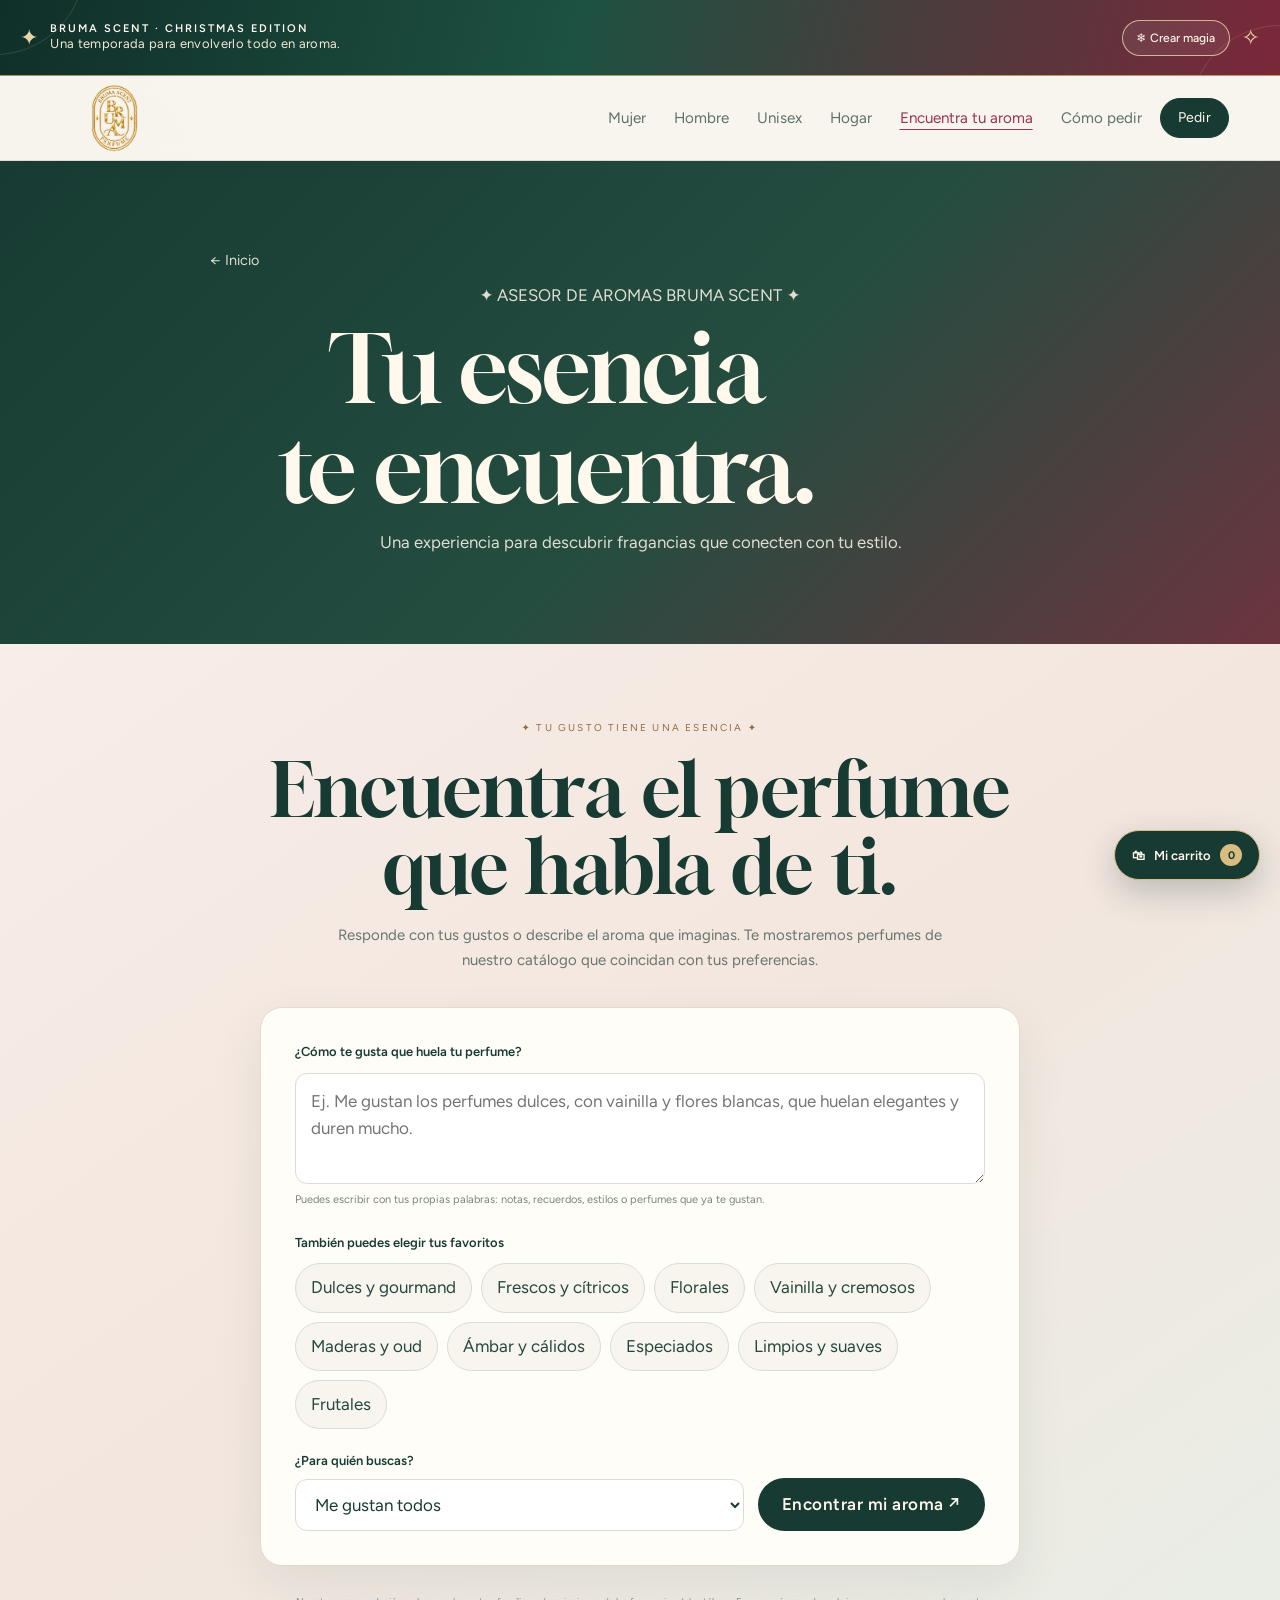
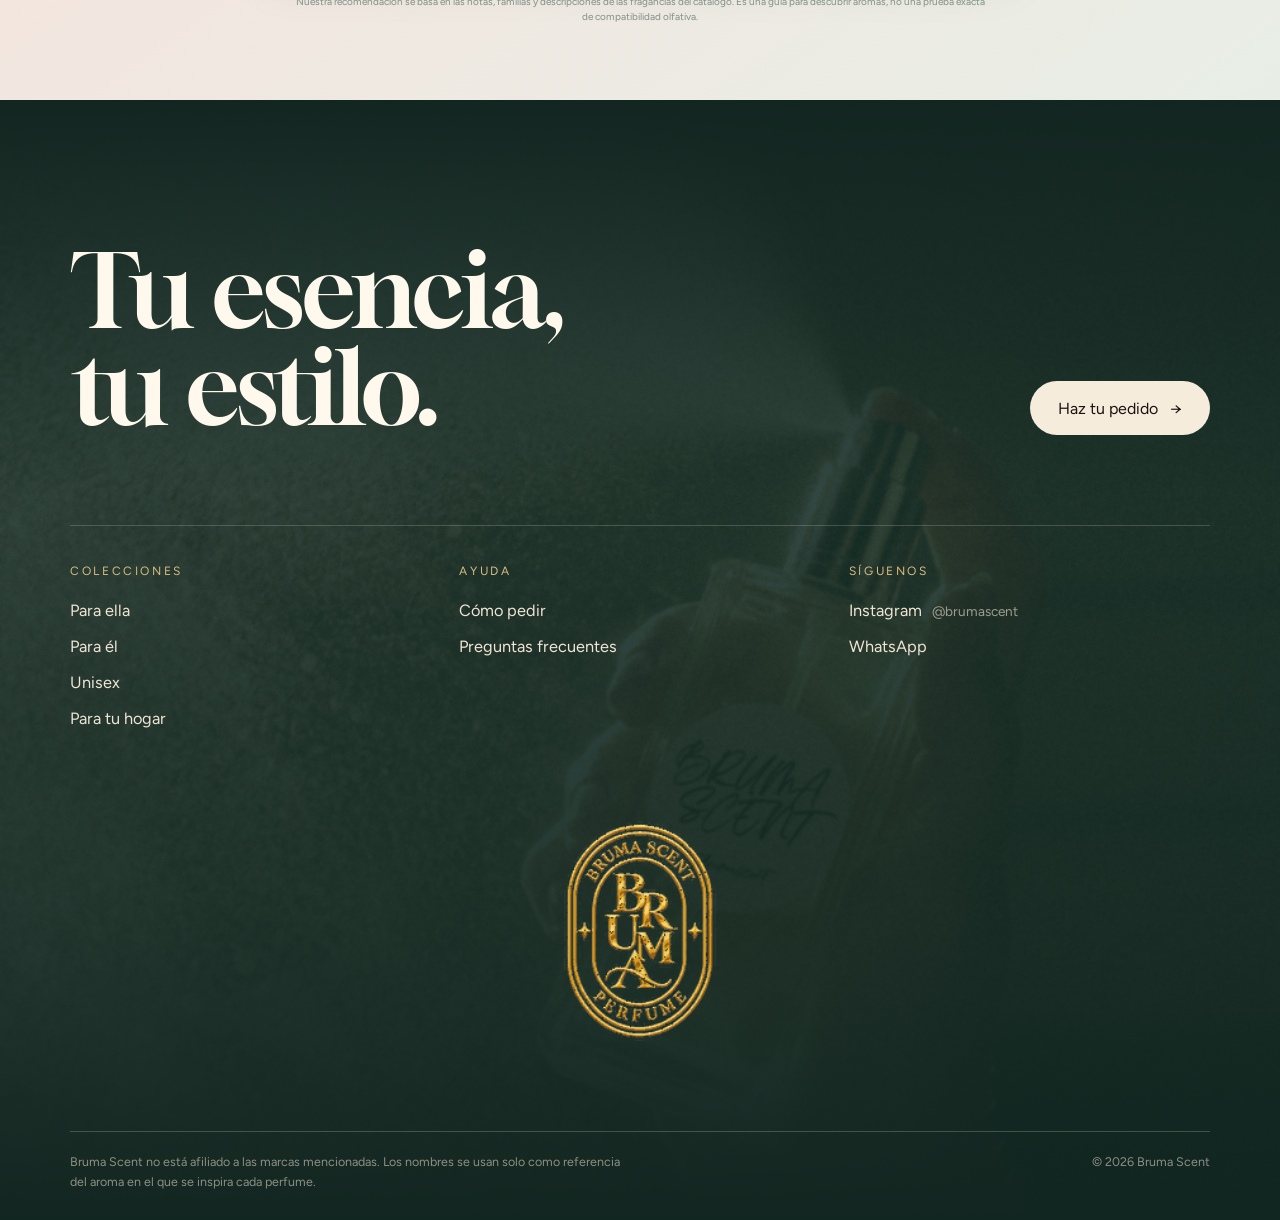
==== commit 1720a59f: "Align Aroma Finder page styling hooks" ====
--- a/aroma-finder.html
+++ b/aroma-finder.html
@@ -15,7 +15,7 @@
 <link rel="stylesheet" href="https://fonts.googleapis.com/css2?family=Gloock&family=Figtree:wght@300;400;500;600&display=swap">
 <link rel="stylesheet" href="estilos.css?v=70">
 </head>
-<body class="pagina-catalogo bruma-aroma-page">
+<body class="pagina-catalogo aroma-finder-page">
 <header class="top"><div class="top-in">
 <a href="index.html" class="marca" aria-label="Bruma Scent, inicio"><img src="img/logo.png" alt="Bruma Scent" class="logo" width="190" height="108"></a>
 <nav class="nav" aria-label="Secciones">
--- a/estilos.css
+++ b/estilos.css
@@ -1215,3 +1215,71 @@
   .navidad-season .cat-portada-hogar .cat-portada-sub,
   .navidad-season .cat-portada-hogar .cat-volver { opacity: 1; }
 }
+
+
+/* =========================================================
+   BRUMA SCENT · AROMA FINDER
+   Página independiente; conserva los módulos de catálogo y carrito.
+   ========================================================= */
+.aroma-finder-page .top { position: relative; }
+.aroma-finder-page .cat-portada-unisex { background: linear-gradient(135deg,#173b32 0%,#244d40 55%,#6c343f 100%); }
+.aroma-finder-page .cat-portada-unisex h1,
+.aroma-finder-page .cat-portada-unisex .cat-portada-sub,
+.aroma-finder-page .cat-portada-unisex .cat-volver { color:#fff8ec; }
+.aroma-finder-page .cat-portada-in { max-width: 900px; text-align:center; padding-block: clamp(44px,8vw,88px); }
+.aroma-finder-page .cat-portada h1 { font-size:clamp(3rem,8vw,5.8rem); }
+.aroma-finder-page .cat-portada-sub { max-width: 620px; margin-inline:auto; }
+.aroma-finder-main { padding-block: clamp(42px,7vw,76px); }
+.aroma-finder-main .buscador-aroma-in { max-width: 850px; }
+.aroma-finder-main .buscador-form {
+  background:#fffdf8; border:1px solid #e4dccb; border-radius:22px;
+  padding:clamp(18px,4vw,34px); box-shadow:0 18px 48px rgba(23,59,50,.08);
+}
+.aroma-finder-main .buscador-form textarea,
+.aroma-finder-main .buscador-controles select {
+  width:100%; border:1px solid #d9ded5; border-radius:12px;
+  background:#fff; color:#173b32; padding:14px 15px; font:inherit;
+}
+.aroma-finder-main .buscador-form textarea { min-height:110px; resize:vertical; }
+.aroma-finder-main .buscador-chips { display:flex; flex-wrap:wrap; gap:9px; }
+.aroma-finder-main .buscador-chips button {
+  border:1px solid #d7dfd4; border-radius:999px; background:#f8f5ef;
+  color:#24483d; padding:10px 15px; font:inherit; cursor:pointer;
+}
+.aroma-finder-main .buscador-chips button[aria-pressed="true"] {
+  background:#173b32; border-color:#173b32; color:#fff8ec;
+}
+.aroma-finder-main .buscador-submit {
+  border:0; border-radius:999px; min-height:52px; padding:13px 24px;
+  background:#173b32; color:#fff8ec; font:inherit; font-weight:600; cursor:pointer;
+}
+.aroma-finder-main .resultado-gustos { margin-top:28px; }
+.aroma-finder-main .resultado-grid { display:grid; grid-template-columns:repeat(2,minmax(0,1fr)); gap:14px; }
+.aroma-finder-main .resultado-card {
+  background:#fffdf8; border:1px solid #e3dac8; border-radius:18px;
+  padding:20px; min-width:0;
+}
+.aroma-finder-main .resultado-card h3 { color:#173b32; }
+.aroma-finder-main .resultado-link {
+  border:1px solid #c7ad74; border-radius:999px; padding:10px 15px;
+  background:transparent; color:#173b32; font:inherit; cursor:pointer;
+}
+.aroma-finder-teaser { padding:clamp(44px,7vw,78px) 0; background:linear-gradient(120deg,#173b32,#2c5548 62%,#663744); color:#fff8ec; text-align:center; }
+.aroma-finder-teaser-in { max-width:780px; }
+.aroma-finder-teaser .buscador-eyebrow { color:#e7d5a8; }
+.aroma-finder-teaser h2 { color:#fff8ec; font:clamp(2.4rem,6vw,4rem) var(--f-display); margin:12px 0; }
+.aroma-finder-teaser p:not(.buscador-eyebrow) { max-width:620px; margin:0 auto 24px; color:#f4eadb; }
+.aroma-finder-teaser-btn { background:#d8bd82; color:#173b32; border-color:#d8bd82; }
+@media(max-width:720px) {
+  .aroma-finder-page .cat-portada-in { padding-block:38px; }
+  .aroma-finder-page .cat-portada h1 { font-size:clamp(2.8rem,12vw,4rem); }
+  .aroma-finder-main { padding-block:32px 90px; }
+  .aroma-finder-main .buscador-form { padding:17px; border-radius:17px; }
+  .aroma-finder-main .buscador-chips { gap:7px; }
+  .aroma-finder-main .buscador-chips button { padding:9px 12px; font-size:13px; }
+  .aroma-finder-main .buscador-controles { display:grid; gap:10px; }
+  .aroma-finder-main .buscador-submit { width:100%; }
+  .aroma-finder-main .resultado-grid { grid-template-columns:1fr; }
+  .aroma-finder-teaser { padding-block:42px; }
+  .aroma-finder-teaser-btn { width:100%; min-height:48px; }
+}
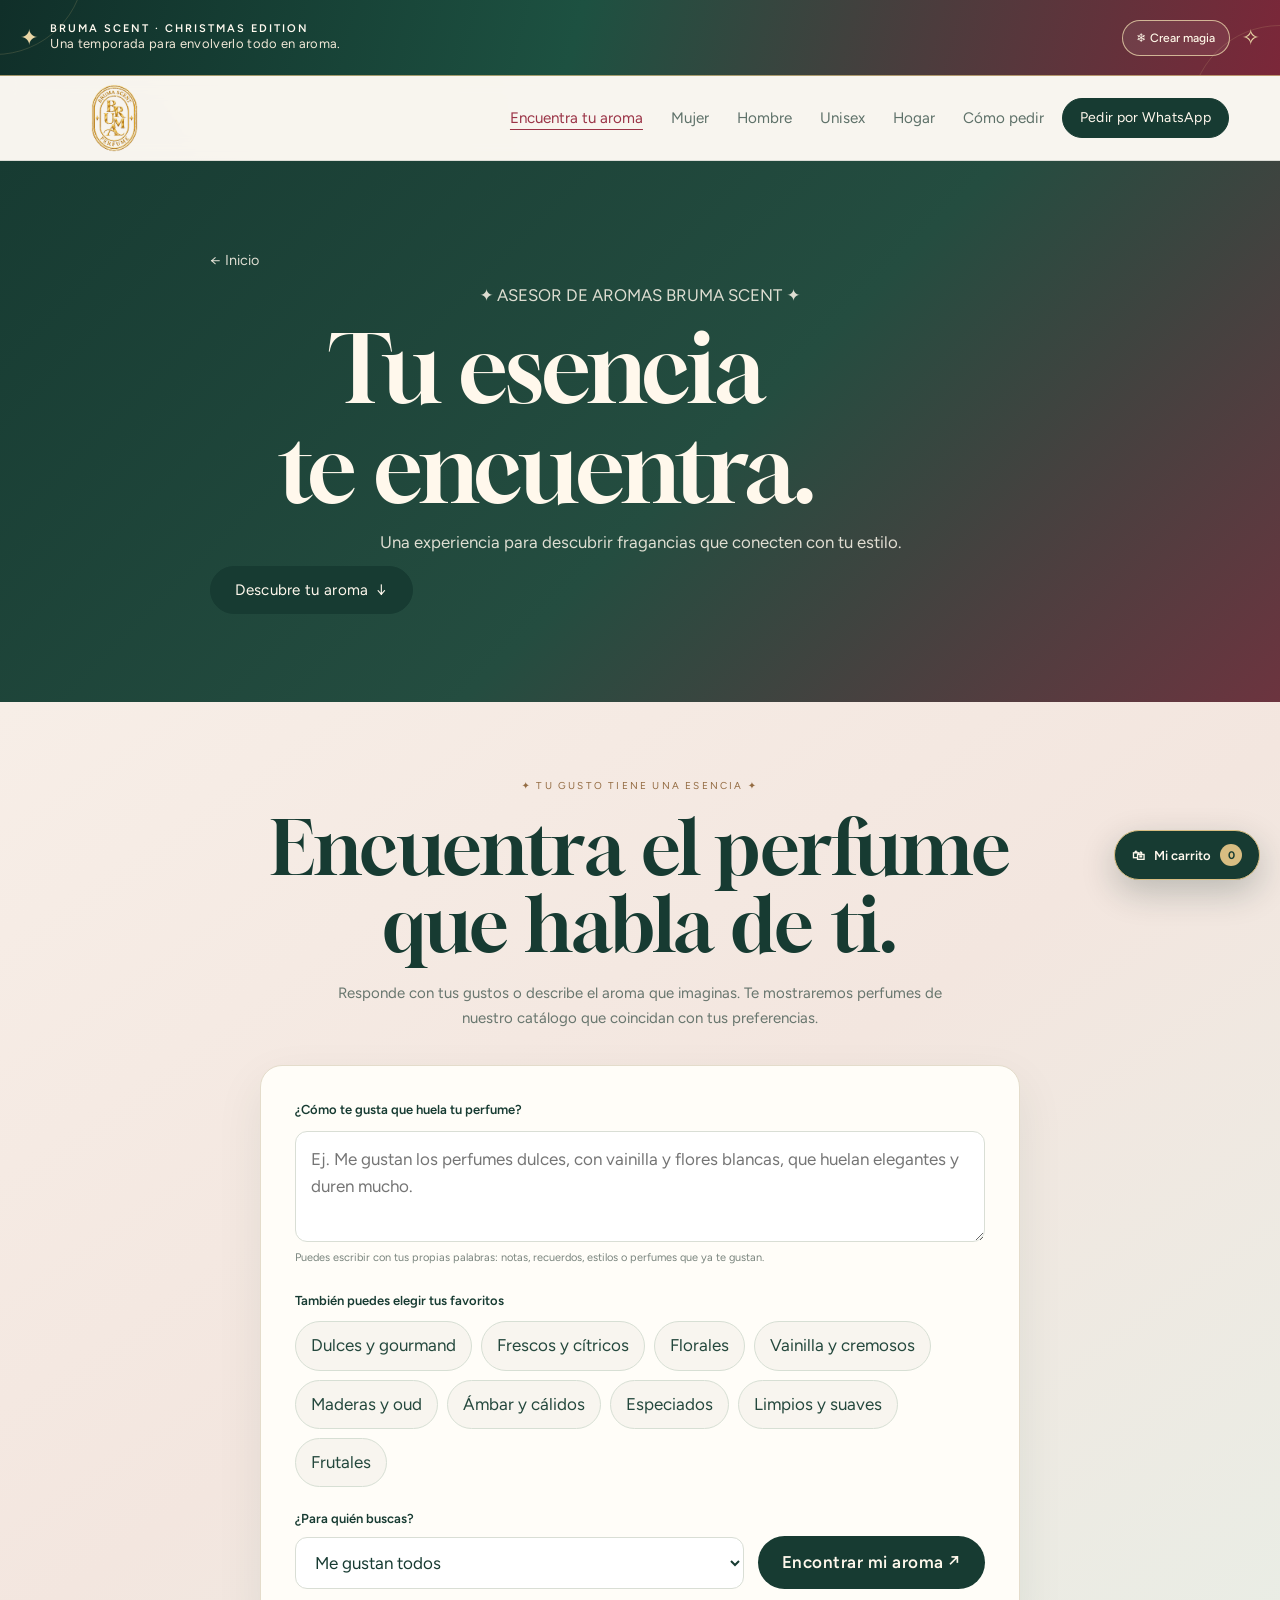
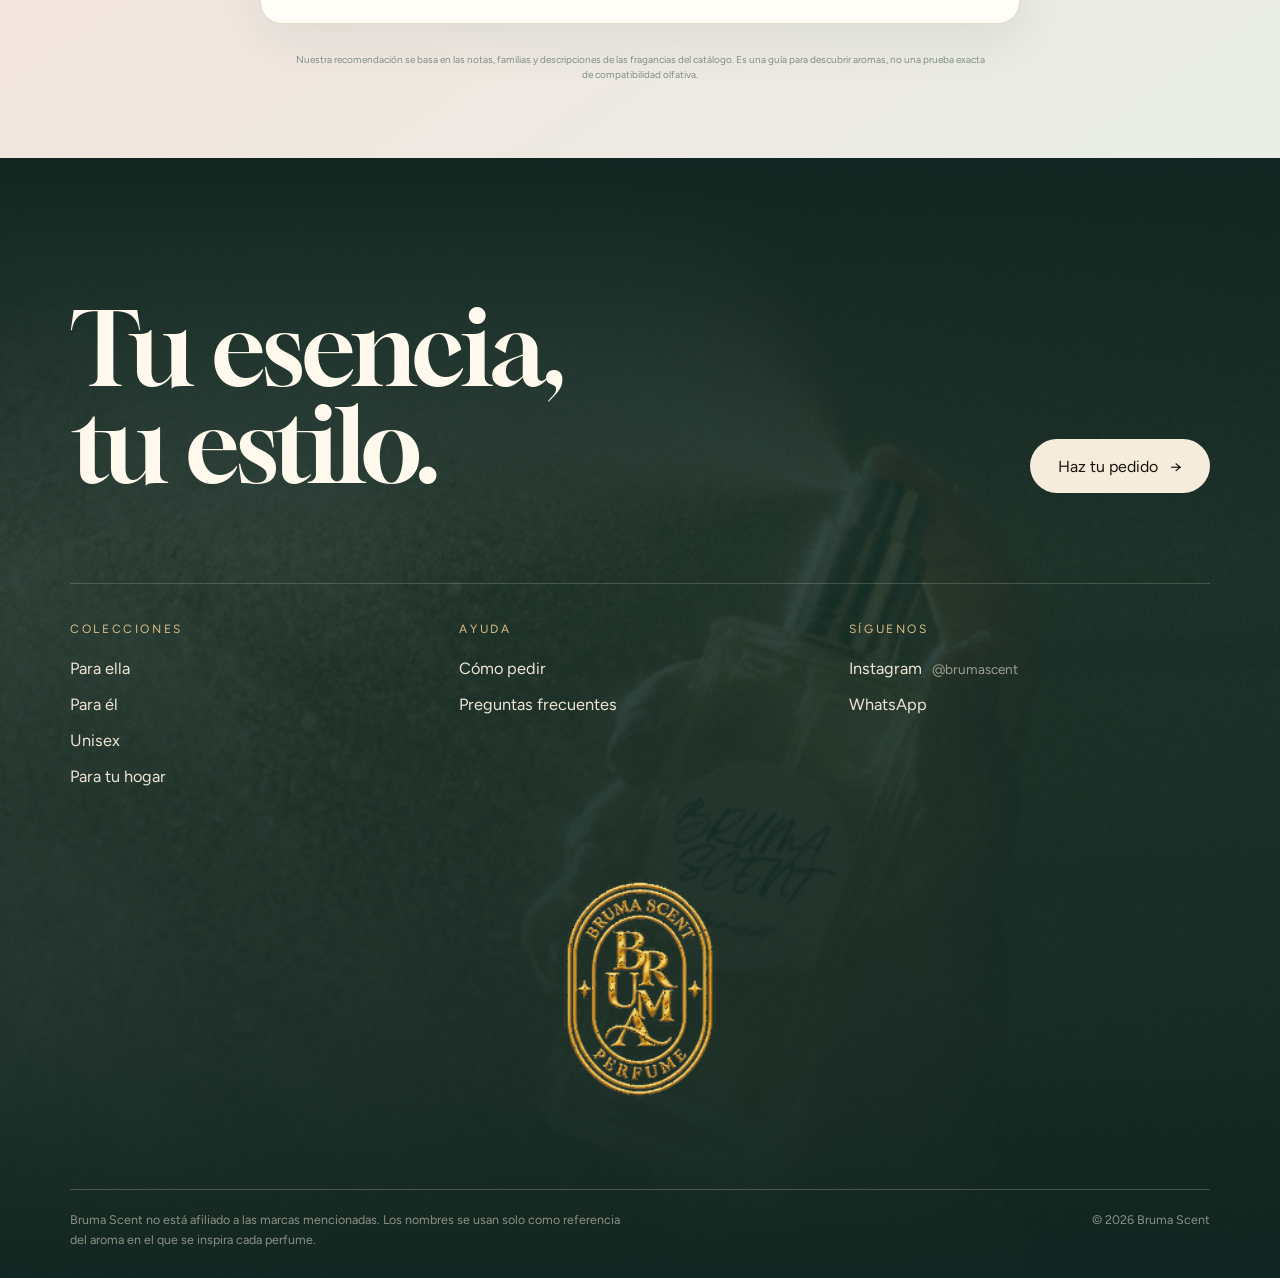
==== commit 06aa1b79: "Promote Aroma Finder and clarify WhatsApp order action" ====
--- a/aroma-finder.html
+++ b/aroma-finder.html
@@ -19,9 +19,10 @@
 <header class="top"><div class="top-in">
 <a href="index.html" class="marca" aria-label="Bruma Scent, inicio"><img src="img/logo.png" alt="Bruma Scent" class="logo" width="190" height="108"></a>
 <nav class="nav" aria-label="Secciones">
-<a href="mujer.html">Mujer</a><a href="hombre.html">Hombre</a><a href="unisex.html">Unisex</a><a href="hogar.html">Hogar</a><a href="aroma-finder.html" aria-current="page">Encuentra tu aroma</a><a href="index.html#como-pedir">Cómo pedir</a>
-</nav><a class="btn btn-sm js-contacto" href="#contacto">Pedir</a></div></header>
-<main><section class="cat-portada cat-portada-unisex"><div class="sec-in cat-portada-in"><a class="cat-volver" href="index.html">← Inicio</a><p class="cat-portada-sub">✦ ASESOR DE AROMAS BRUMA SCENT ✦</p><h1>Tu esencia te encuentra.</h1><p class="cat-portada-sub">Una experiencia para descubrir fragancias que conecten con tu estilo.</p></div></section>
+<a href="aroma-finder.html" aria-current="page">Encuentra tu aroma</a><a href="mujer.html">Mujer</a><a href="hombre.html">Hombre</a><a href="unisex.html">Unisex</a><a href="hogar.html">Hogar</a><a href="index.html#como-pedir">Cómo pedir</a>
+</nav><a class="btn btn-sm btn-linea js-contacto" href="#contacto">Pedir por WhatsApp</a></div></header>
+<main><section class="cat-portada cat-portada-unisex"><div class="sec-in cat-portada-in"><a class="cat-volver" href="index.html">← Inicio</a><p class="cat-portada-sub">✦ ASESOR DE AROMAS BRUMA SCENT ✦</p><h1>Tu esencia te encuentra.</h1><p class="cat-portada-sub">Una experiencia para descubrir fragancias que conecten con tu estilo.</p>
+<a class="btn aroma-hero-cta" href="#encuentra-tu-aroma">Descubre tu aroma <span aria-hidden="true">↓</span></a></div></section>
 <section class="buscador-aroma aroma-finder-main" id="encuentra-tu-aroma" aria-labelledby="buscadorTit">
     <div class="sec-in buscador-aroma-in">
       <p class="buscador-eyebrow">✦ Tu gusto tiene una esencia ✦</p>
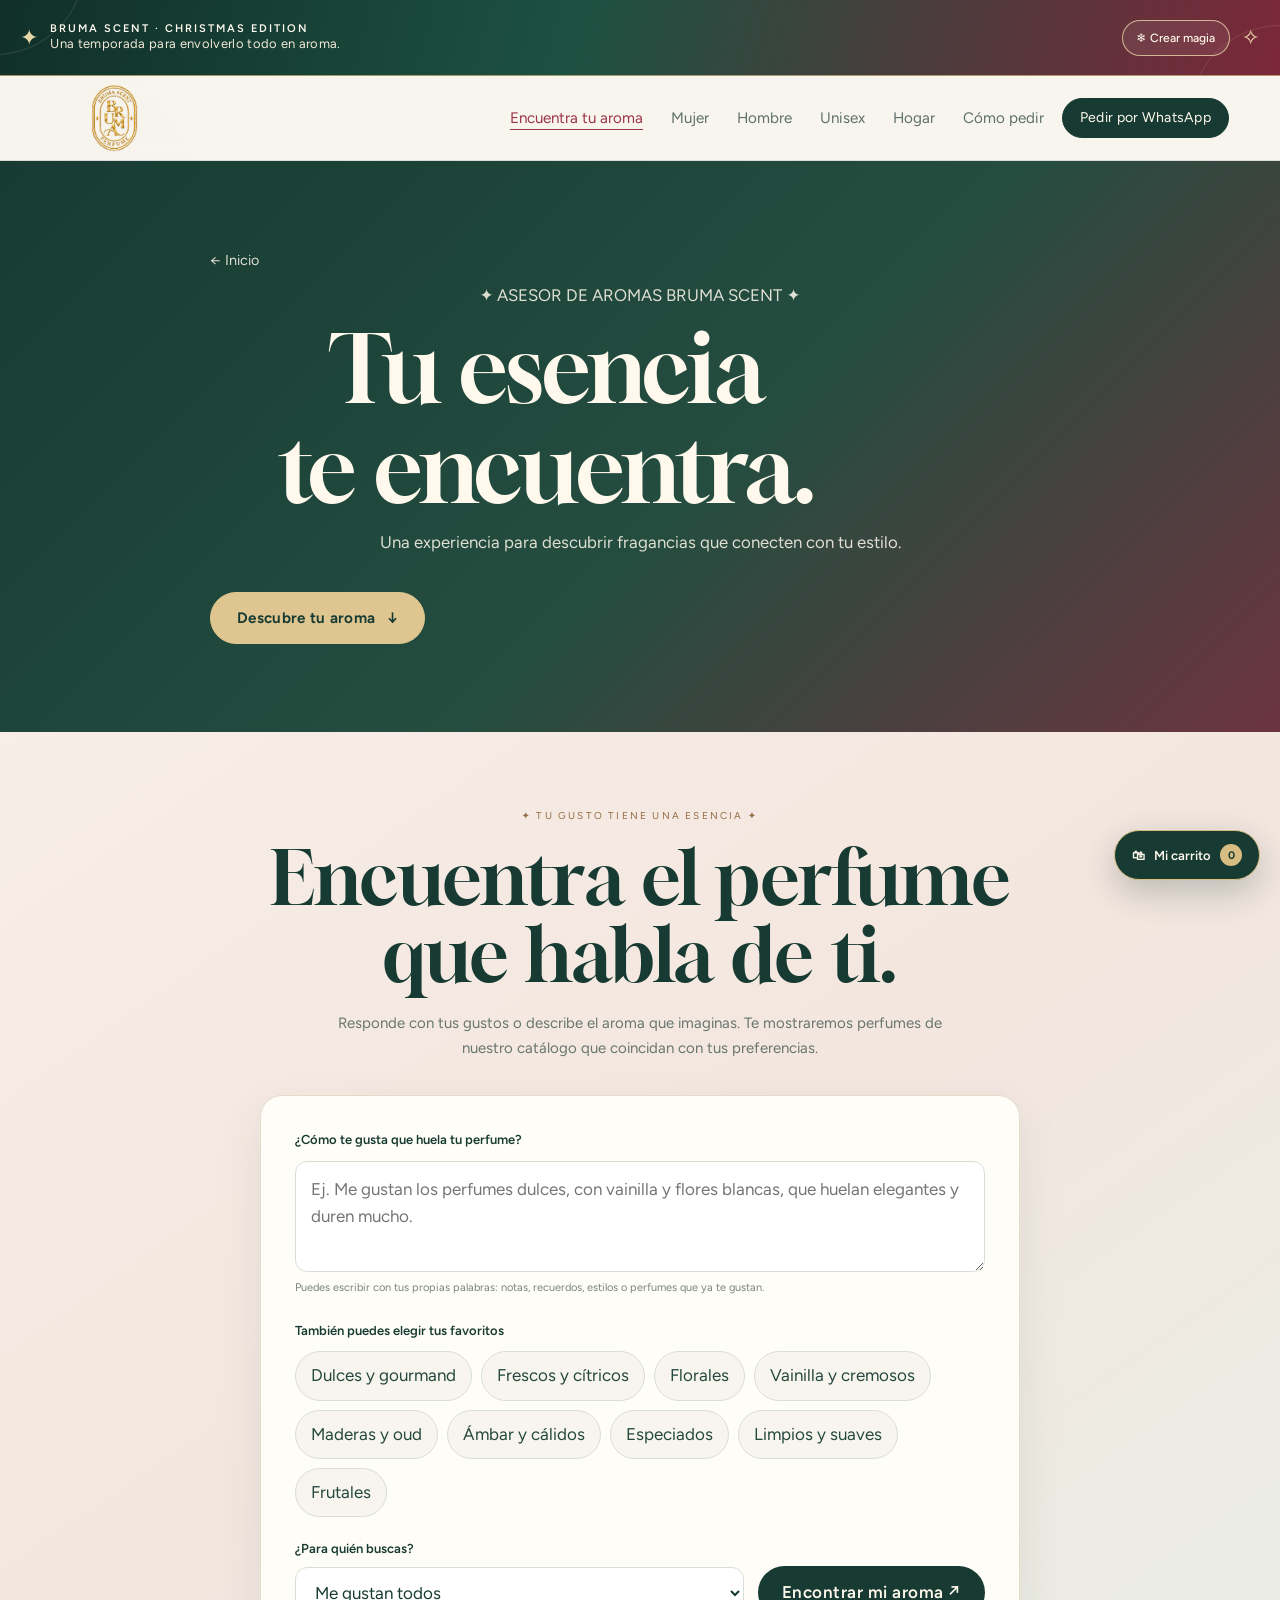
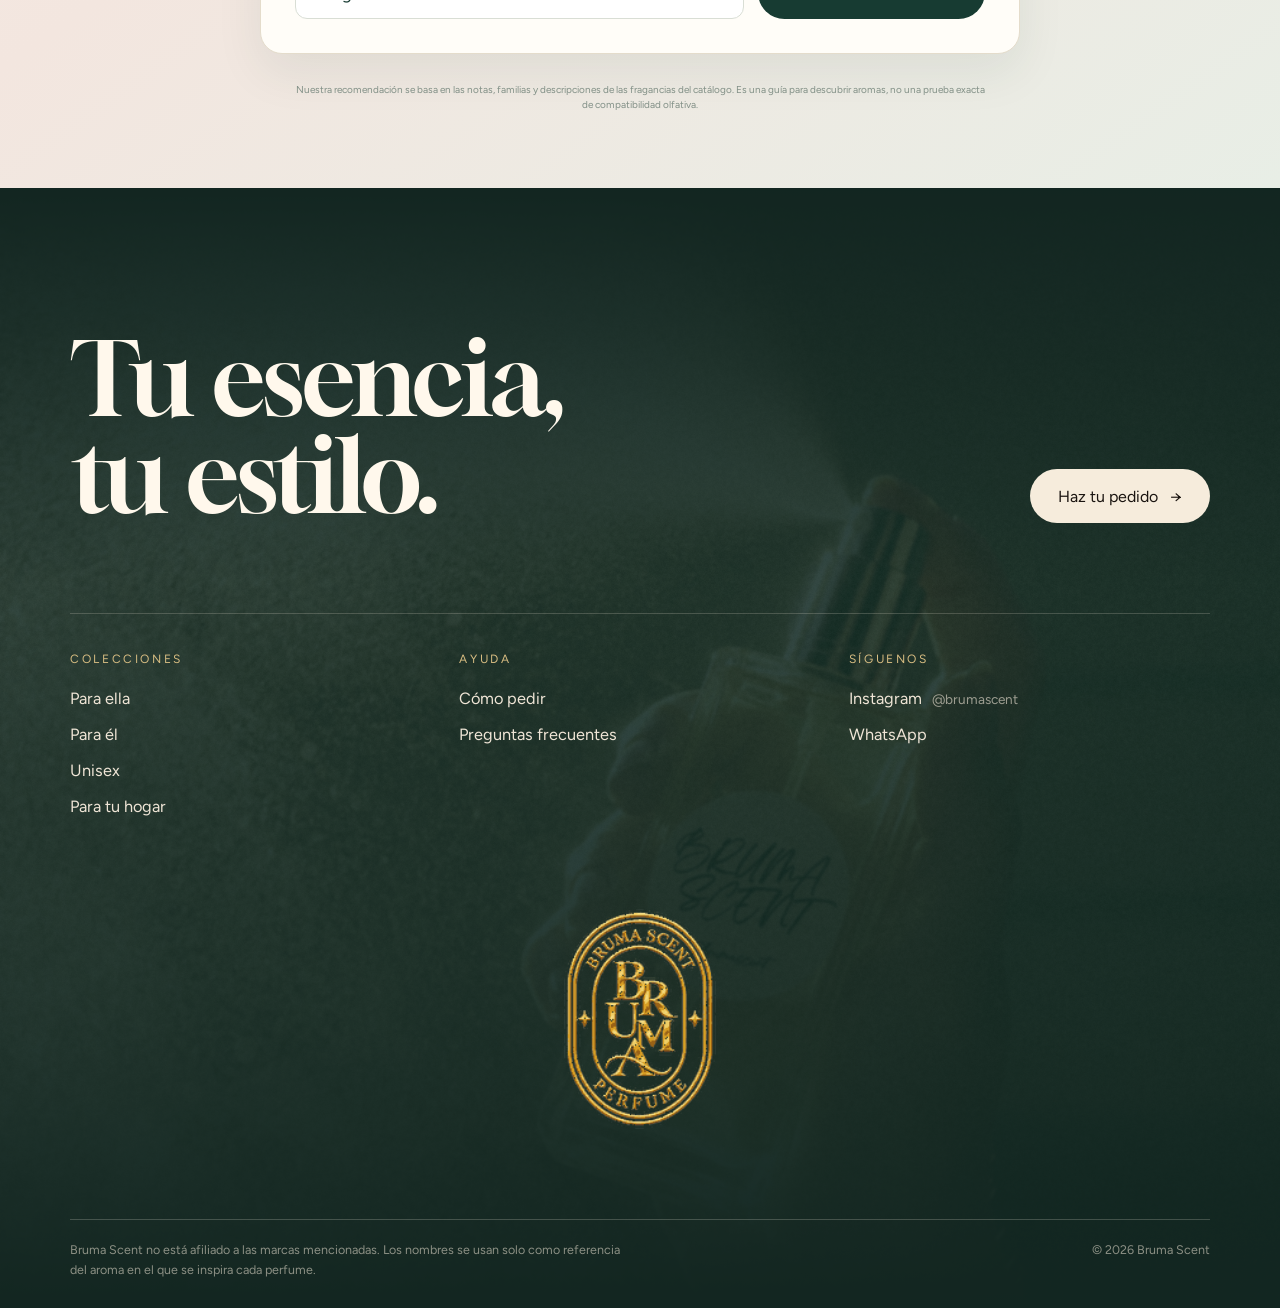
==== commit 8ba46989: "Actualizar versión del carrito y checkout" ====
--- a/aroma-finder.html
+++ b/aroma-finder.html
@@ -122,6 +122,6 @@
 </dialog>
 <script src="productos.js?v=38"></script>
 <script src="notas.js?v=7"></script>
-<script src="app.js?v=69"></script>
+<script src="app.js?v=70"></script>
 </body>
 </html>
--- a/estilos.css
+++ b/estilos.css
@@ -1283,3 +1283,88 @@
   .aroma-finder-teaser { padding-block:42px; }
   .aroma-finder-teaser-btn { width:100%; min-height:48px; }
 }
+
+
+/* Aroma Finder: prominent mobile actions */
+.aroma-finder-page .aroma-hero-cta {
+  display:inline-flex; align-items:center; justify-content:center; gap:12px;
+  margin-top:26px; min-height:52px; padding:0 26px; border-radius:999px;
+  background:#dfc58f; color:#173b32; border:1px solid #dfc58f;
+  font-weight:650; text-decoration:none;
+}
+.aroma-finder-page .aroma-hero-cta:hover { filter:brightness(1.04); }
+.aroma-finder-page .top-in .btn-linea { white-space:nowrap; }
+@media(max-width:720px) {
+  .aroma-finder-page .top-in { justify-content:space-between; }
+  .aroma-finder-page .top-in .btn-linea { font-size:12px; padding:0 13px; min-height:38px; }
+  .aroma-finder-page .aroma-hero-cta { width:min(100%,320px); margin-top:22px; }
+  .aroma-finder-page .aroma-finder-main { scroll-margin-top:18px; }
+}
+
+
+/* Navegación móvil: carrusel horizontal sin desbordar la pantalla */
+@media (max-width:720px) {
+  .top-in { min-width:0; }
+  .top-in .nav {
+    box-sizing:border-box;
+    flex:0 0 100vw !important;
+    width:100vw !important;
+    max-width:100vw;
+    min-width:0;
+    margin-left:calc(50% - 50vw) !important;
+    margin-right:calc(50% - 50vw) !important;
+    padding-left:max(18px,env(safe-area-inset-left,0px)) !important;
+    padding-right:max(18px,env(safe-area-inset-right,0px)) !important;
+    gap:9px;
+    overflow-x:auto;
+    overflow-y:hidden;
+    overscroll-behavior-x:contain;
+    scroll-snap-type:x proximity;
+    scrollbar-width:none;
+    -ms-overflow-style:none;
+    touch-action:pan-x;
+  }
+  .top-in .nav::-webkit-scrollbar { display:none; width:0; height:0; }
+  .top-in .nav a { flex:0 0 auto; scroll-snap-align:start; }
+}
+
+
+/* Cómo pedir: guía clara, alto contraste y lectura cómoda en móvil */
+.pasos { background:linear-gradient(145deg,#f8f5ef 0%,#eaf0e9 58%,#f4e7e1 100%); color:#173b32; }
+.pasos .pasos-in { max-width:1120px; }
+.pasos-eyebrow { margin:0 0 14px; color:#967548; font-size:.76rem; font-weight:600; letter-spacing:.18em; text-align:center; }
+.pasos h2 { display:block; max-width:780px; margin:0 auto; color:#173b32; font:400 clamp(2.2rem,5vw,4.2rem)/1.04 var(--f-display); text-align:center; }
+.pasos h2::after { content:none; }
+.pasos-intro { max-width:680px; margin:18px auto 0; color:#52635b; font-size:1.08rem; line-height:1.7; text-align:center; }
+.pasos-lista { margin-top:42px; gap:18px; grid-template-columns:repeat(2,minmax(0,1fr)); }
+.pasos-lista::before { display:none; }
+.pasos-lista li { min-width:0; padding:24px 22px; border:1px solid #d8dfd5; border-radius:20px; background:rgba(255,253,248,.92); box-shadow:0 8px 24px rgba(23,59,50,.06); gap:9px; }
+.pasos-lista li::before { width:46px; height:46px; margin:0 0 4px; color:#173b32; background:#e8d5a4; border:1px solid #d4b977; box-shadow:none; font:600 1.25rem/1 var(--f-texto); }
+.pasos-lista strong { color:#173b32; font:600 1.08rem/1.3 var(--f-texto); }
+.pasos-lista span { max-width:none; color:#46574f; font-size:1rem; line-height:1.65; }
+.pasos-entrega { display:grid; grid-template-columns:repeat(2,minmax(0,1fr)); gap:16px; margin-top:28px; }
+.pasos-entrega-card { display:flex; align-items:flex-start; gap:14px; padding:20px; border-radius:18px; background:#173b32; color:#fff8ec; }
+.pasos-entrega-icon { flex:0 0 auto; font-size:1.55rem; }
+.pasos-entrega-card strong { display:block; margin-bottom:5px; font-size:1rem; color:#e8d5a4; }
+.pasos-entrega-card p,.pasos-pago p { margin:0; color:#f5f1e8; font-size:.96rem; line-height:1.65; }
+.pasos-pago { margin-top:18px; padding:22px 24px; border:1px solid #d8bd82; border-radius:18px; background:#fffaf0; }
+.pasos-pago strong { display:block; margin-bottom:6px; color:#173b32; font-size:1.08rem; }
+.pasos-pago p { color:#46574f; }
+.pasos-whatsapp { display:flex; width:fit-content; max-width:100%; min-height:48px; align-items:center; justify-content:center; margin:24px auto 0; padding:12px 24px; border-radius:999px; background:#173b32; color:#fff8ec; text-align:center; text-decoration:none; font-weight:600; }
+.pasos-whatsapp:hover { background:#245746; color:#fff8ec; }
+@media(max-width:760px) {
+ .pasos { padding-block:54px; }
+ .pasos-eyebrow { font-size:.68rem; letter-spacing:.14em; }
+ .pasos h2 { font-size:clamp(2.05rem,9vw,2.8rem); line-height:1.06; }
+ .pasos-intro { font-size:1rem; line-height:1.65; }
+ .pasos-lista { grid-template-columns:1fr; margin-top:28px; gap:13px; }
+ .pasos-lista li { grid-template-columns:42px minmax(0,1fr); column-gap:13px; row-gap:5px; padding:17px 15px; border-radius:16px; }
+ .pasos-lista li::before { grid-row:1 / 3; width:40px; height:40px; font-size:1.1rem; }
+ .pasos-lista strong { font-size:1rem; }
+ .pasos-lista span { font-size:.94rem; line-height:1.6; }
+ .pasos-entrega { grid-template-columns:1fr; gap:11px; margin-top:20px; }
+ .pasos-entrega-card { padding:17px; }
+ .pasos-entrega-card p,.pasos-pago p { font-size:.93rem; }
+ .pasos-pago { padding:18px; }
+ .pasos-whatsapp { width:100%; font-size:.94rem; }
+}
